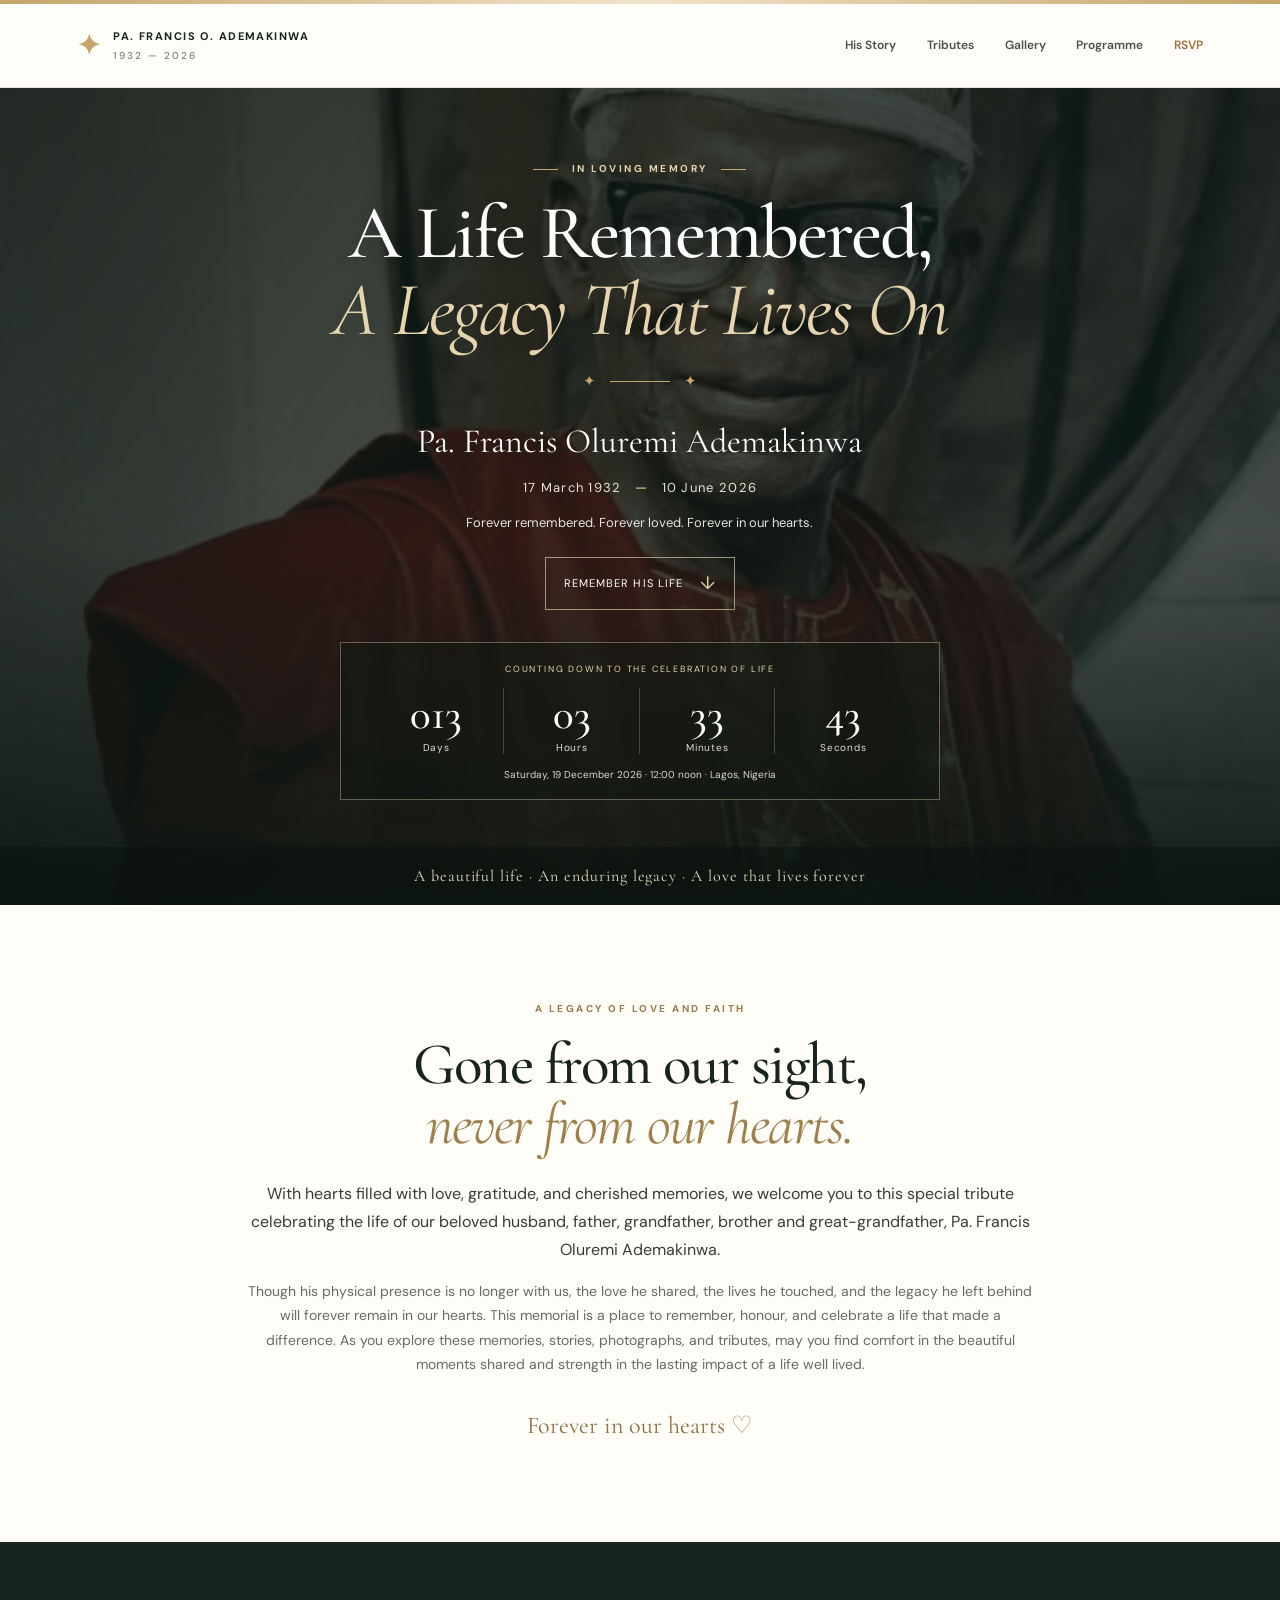
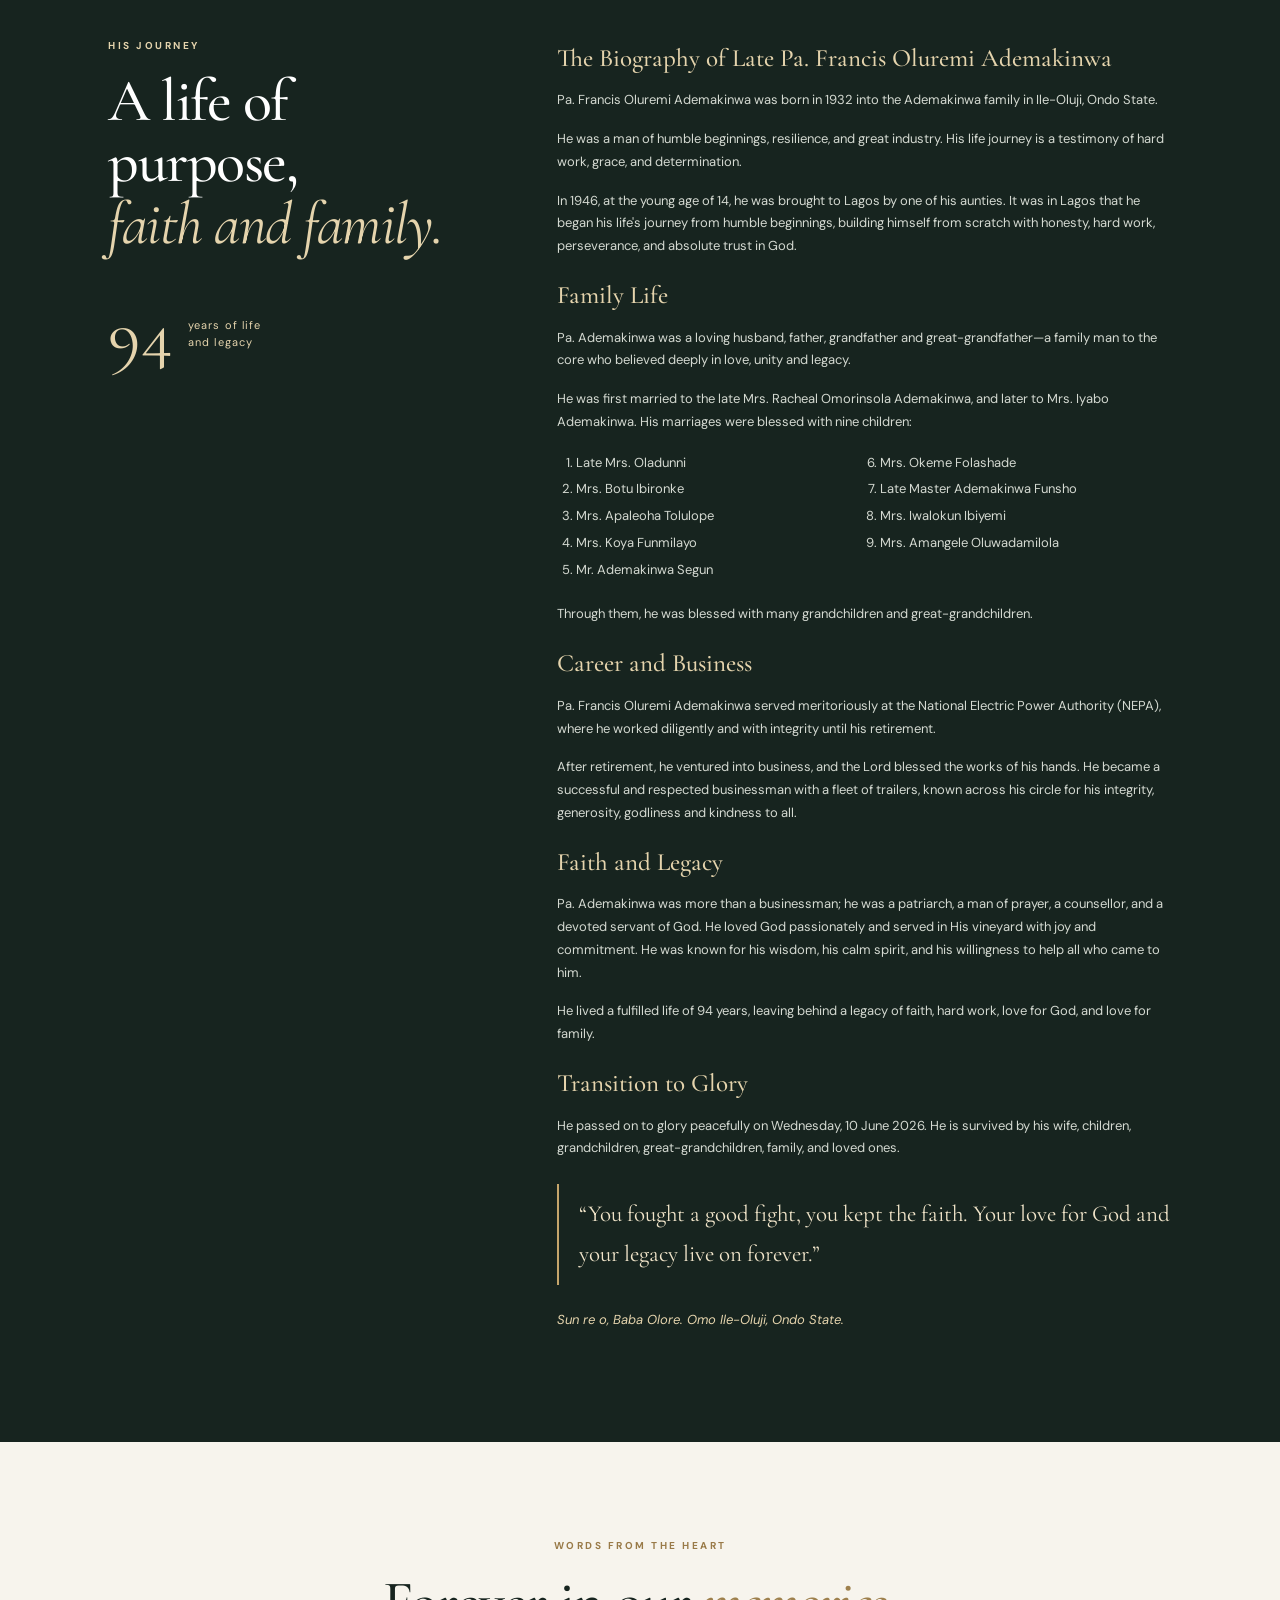
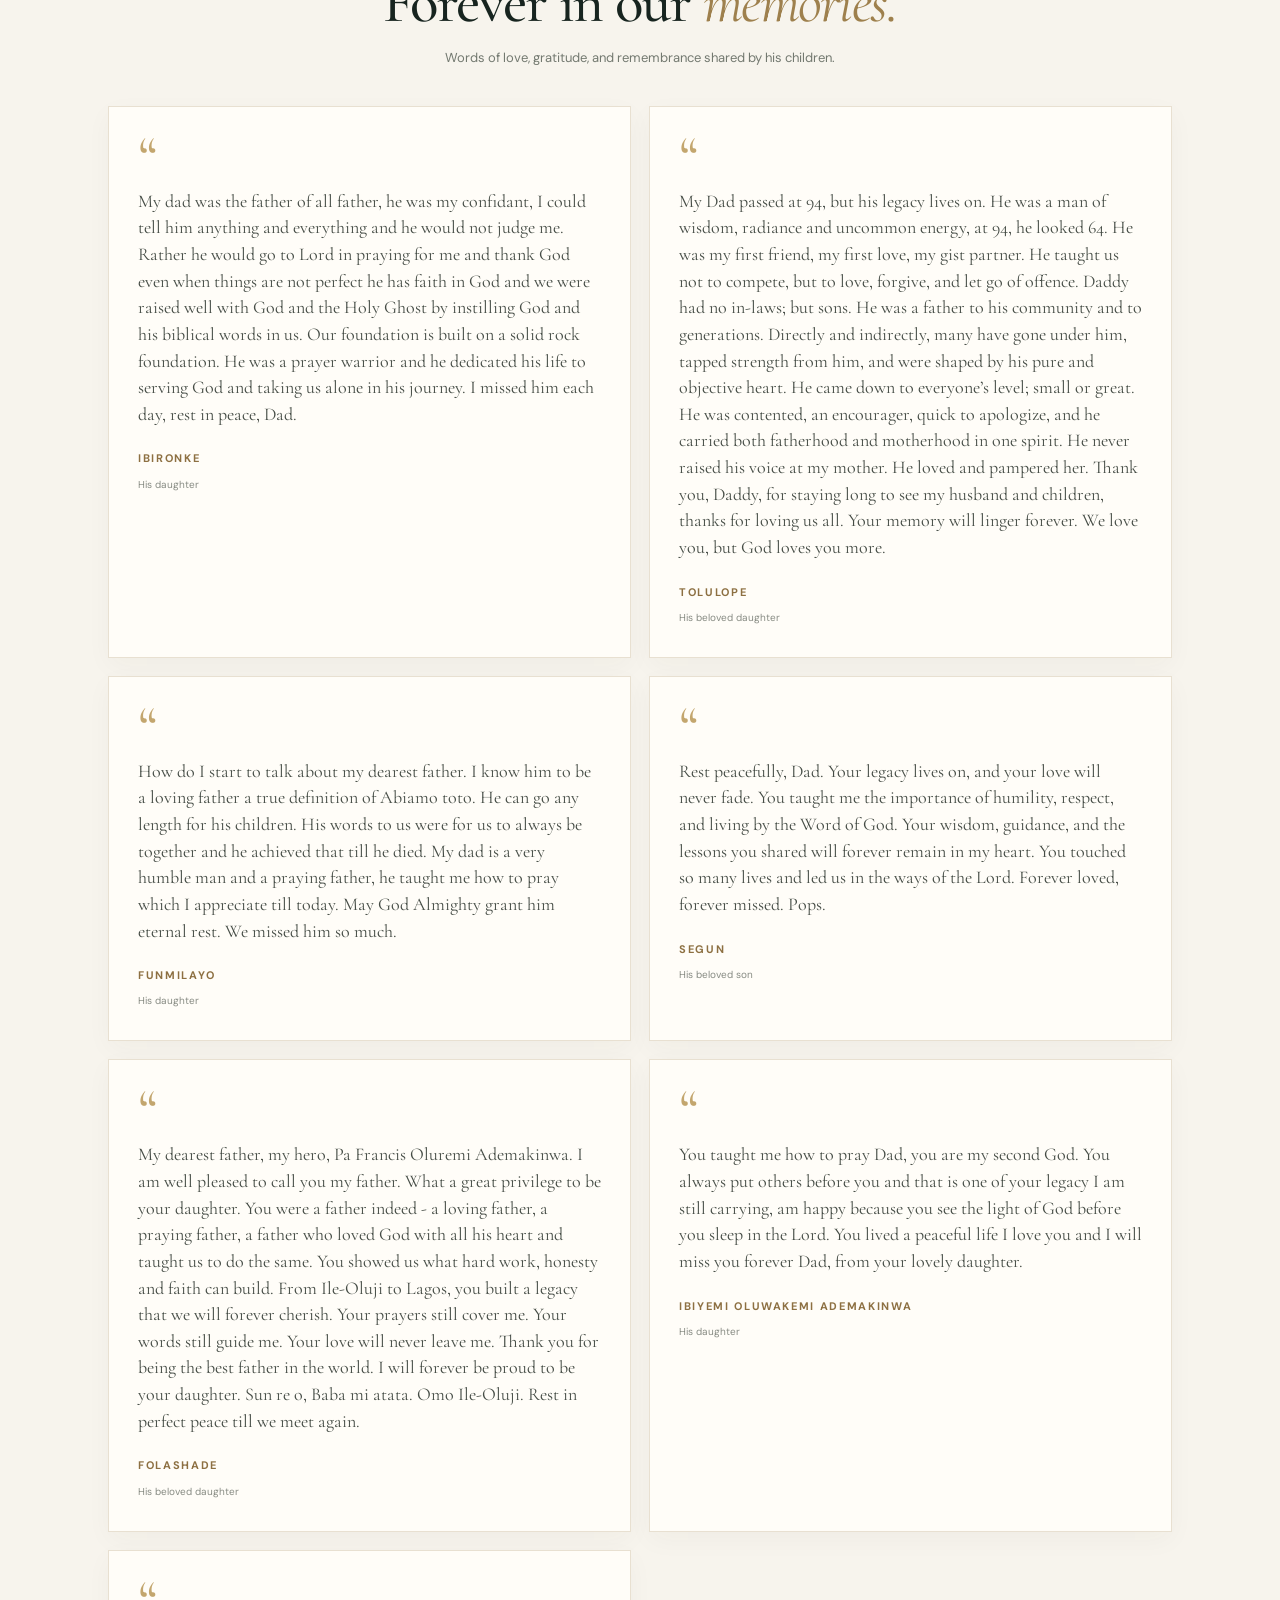
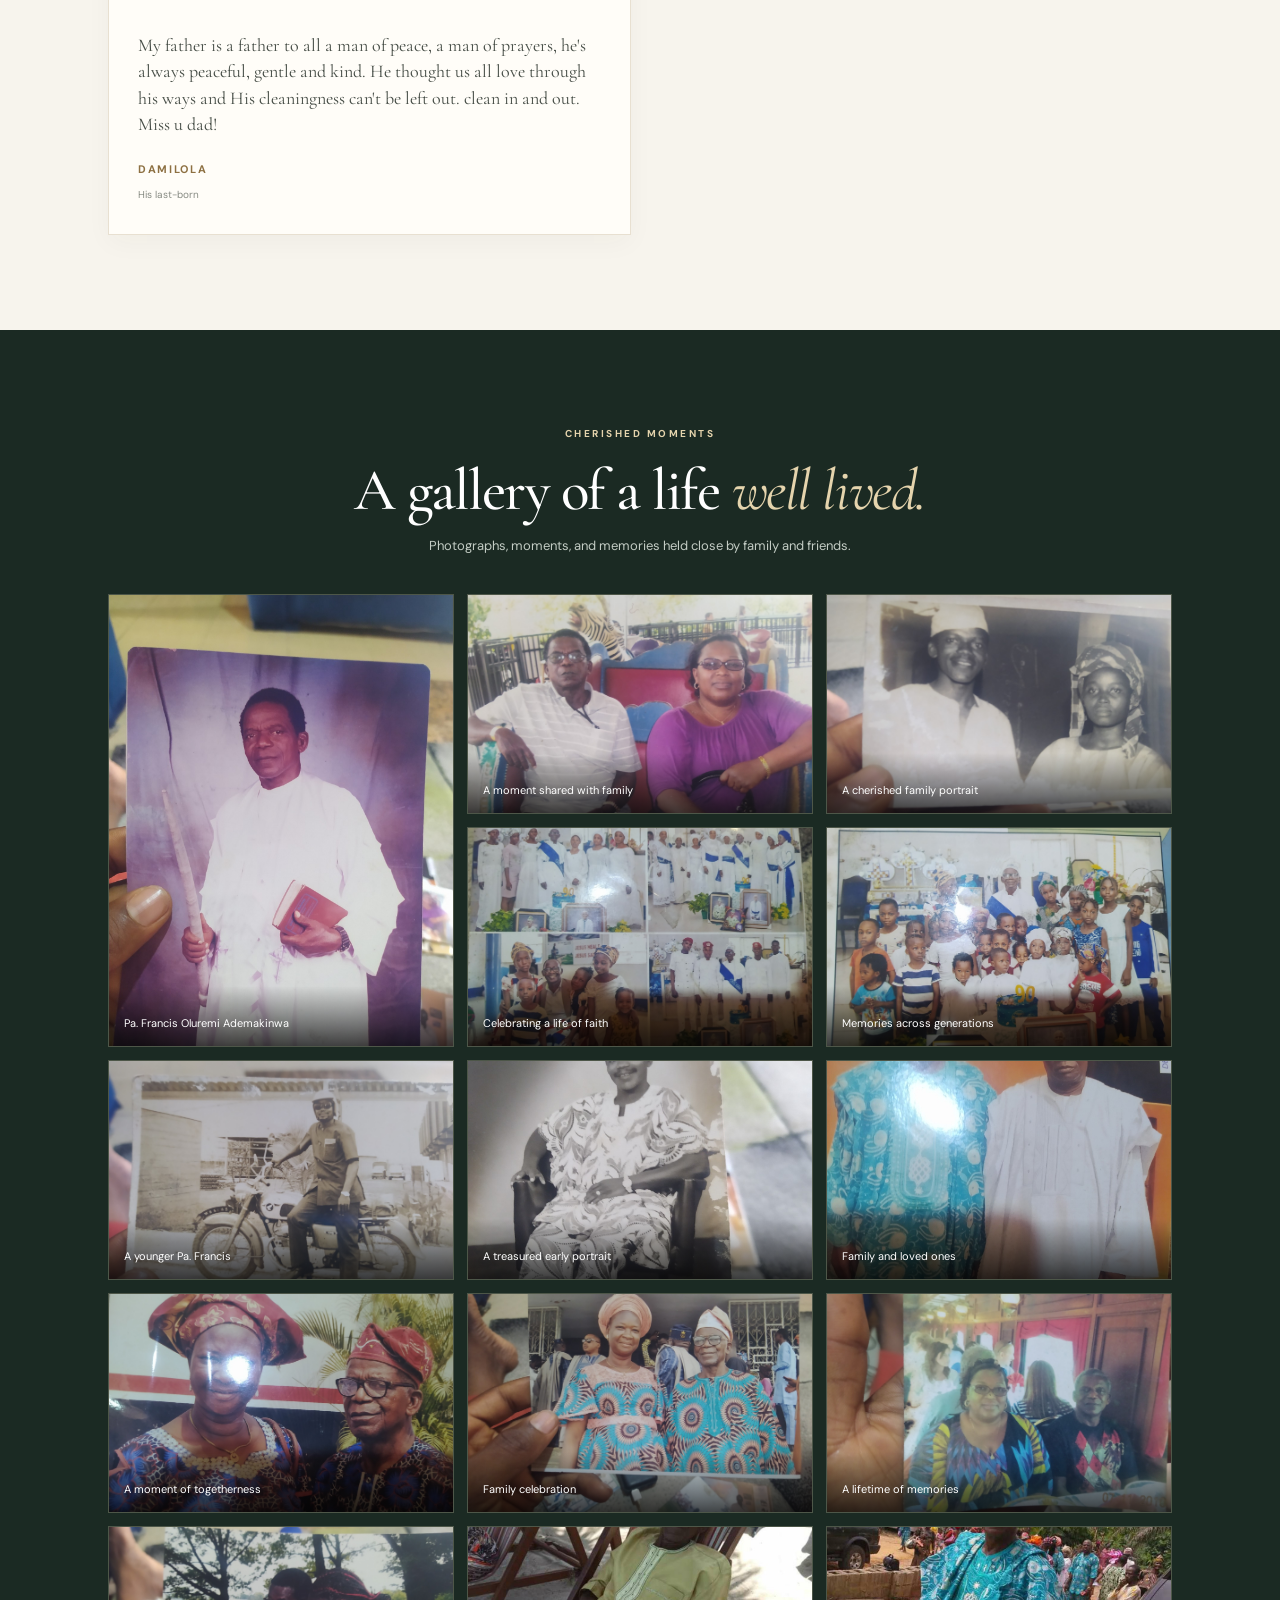
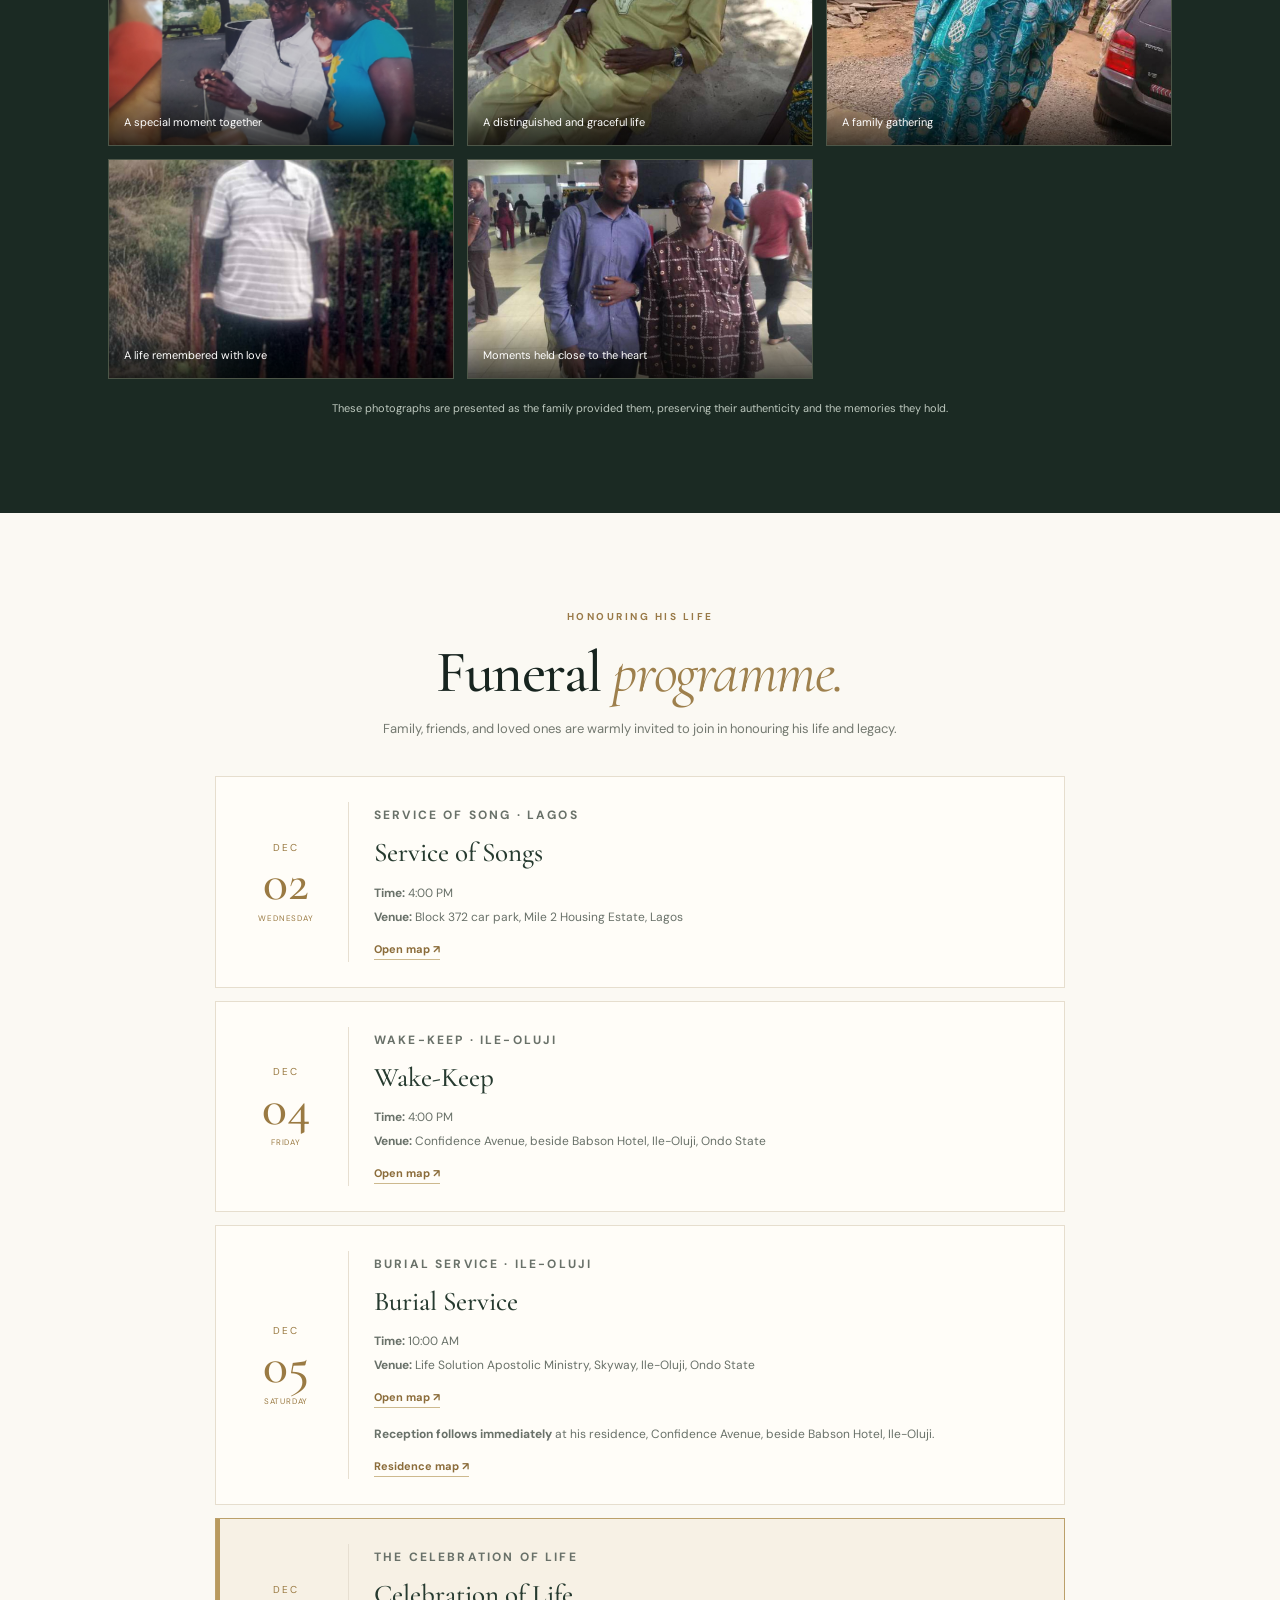
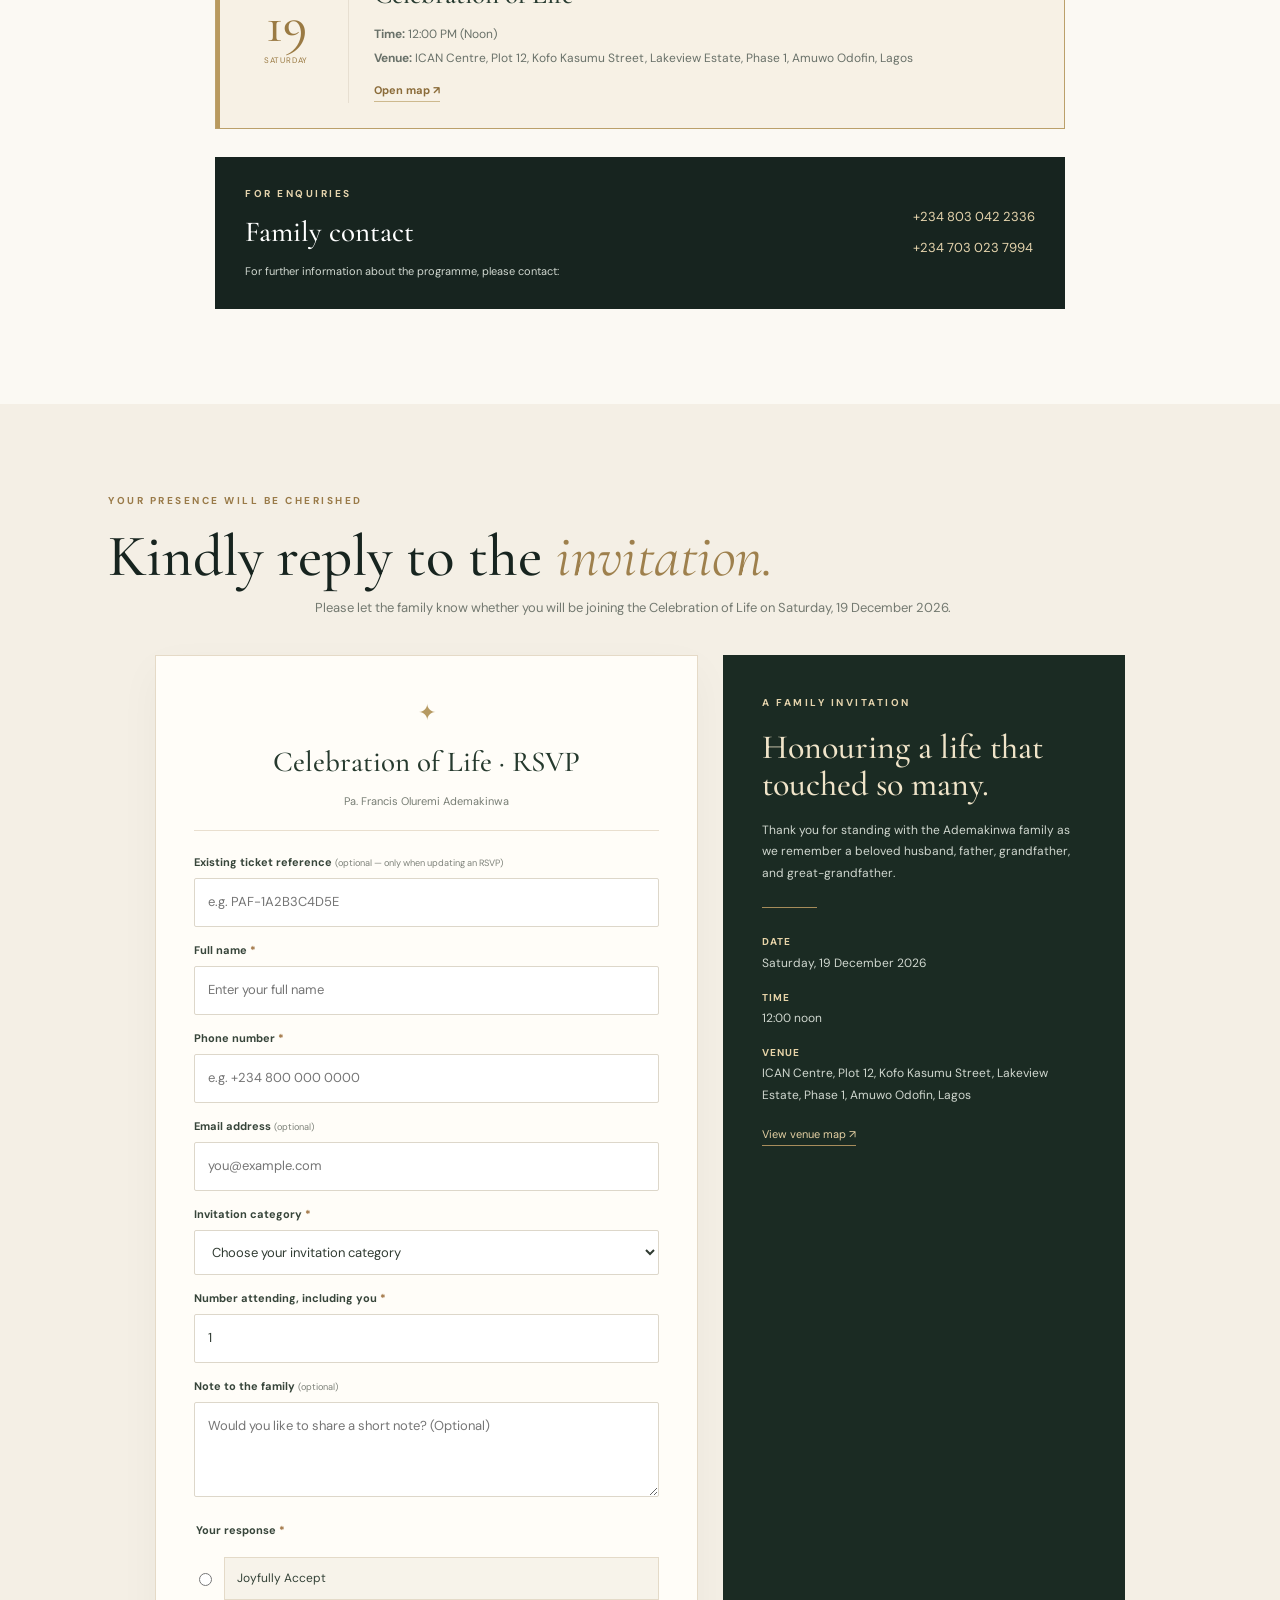
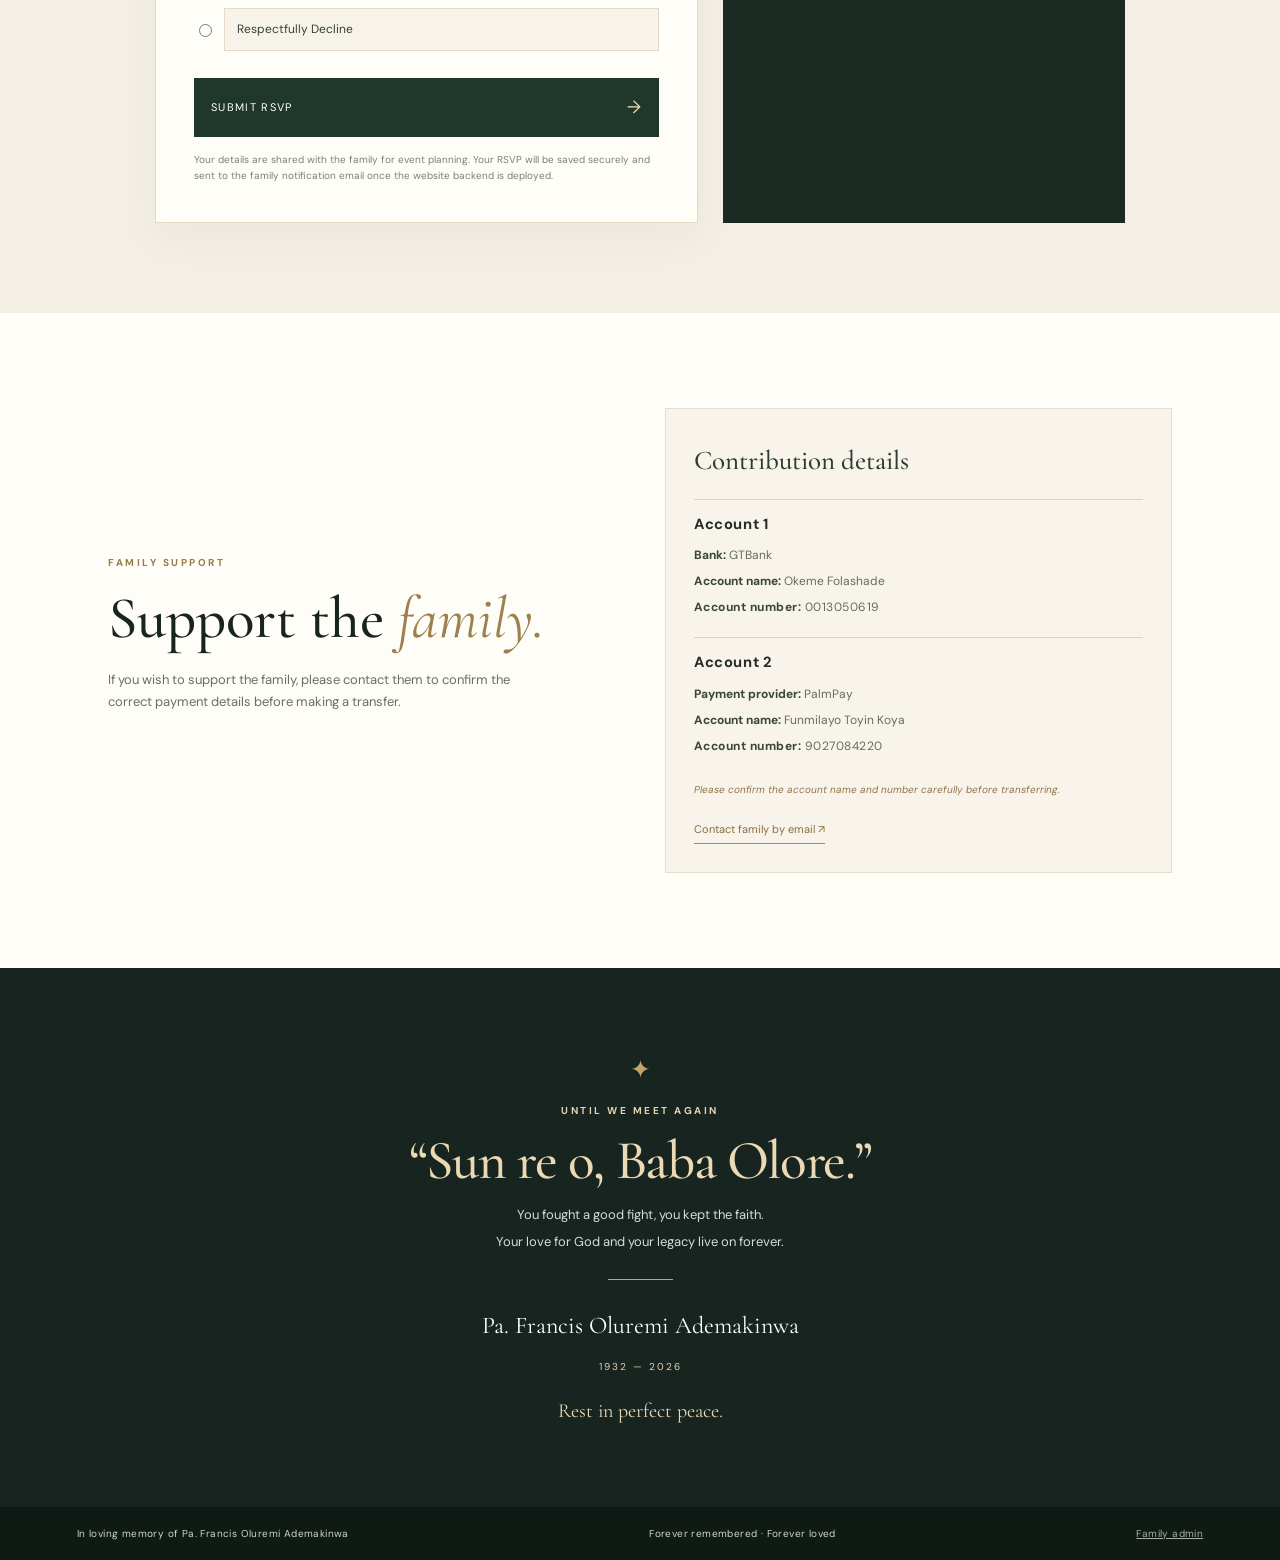
==== index.html @ 719e744c "source repo import" ====
<!doctype html>
<html lang="en">
<head>
  <meta charset="utf-8">
  <meta name="viewport" content="width=device-width, initial-scale=1">
  <meta name="theme-color" content="#17241f">
  <meta name="description" content="A memorial celebrating the life, faith, and enduring legacy of Pa. Francis Oluremi Ademakinwa.">
  <title>Pa. Francis Oluremi Ademakinwa | A Life Remembered</title>
  <link rel="preconnect" href="https://fonts.googleapis.com">
  <link rel="preconnect" href="https://fonts.gstatic.com" crossorigin>
  <link href="https://fonts.googleapis.com/css2?family=Cormorant+Garamond:wght@400;500;600;700&family=DM+Sans:wght@400;500;600;700&display=swap" rel="stylesheet">
  <link rel="stylesheet" href="styles.css">
</head>
<body>
  <div class="topline"></div>
  <header class="site-header">
    <a class="brand" href="#home" aria-label="Pa Francis memorial home">
      <span class="brand-mark">✦</span>
      <span>PA. FRANCIS O. ADEMAKINWA<small>1932 — 2026</small></span>
    </a>
    <button class="menu-toggle" aria-label="Open navigation" aria-expanded="false">☰</button>
    <nav class="nav">
      <a href="#story">His Story</a><a href="#tributes">Tributes</a><a href="#gallery">Gallery</a><a href="#events">Programme</a><a href="#rsvp">RSVP</a>
    </nav>
  </header>

  <main>
    <section class="hero" id="home">
      <div class="hero-photo" role="img" aria-label="Studio portrait of Pa Francis in red traditional attire"></div>
      <div class="hero-shade"></div>
      <div class="hero-content">
        <p class="eyebrow"><span></span> IN LOVING MEMORY <span></span></p>
        <h1>A Life Remembered,<br><em>A Legacy That Lives On</em></h1>
        <div class="ornament">✦ <span></span> ✦</div>
        <p class="hero-name">Pa. Francis Oluremi Ademakinwa</p>
        <p class="hero-dates">17 March 1932 <b>—</b> 10 June 2026</p>
        <p class="hero-intro">Forever remembered. Forever loved. Forever in our hearts.</p>
        <a class="primary-link" href="#story">Remember his life <span>↓</span></a>
        <div class="countdown-panel" aria-label="Countdown to the Celebration of Life">
          <p class="countdown-label">COUNTING DOWN TO THE CELEBRATION OF LIFE</p>
          <div class="countdown" id="countdown">
            <div><strong id="days">--</strong><span>Days</span></div>
            <div><strong id="hours">--</strong><span>Hours</span></div>
            <div><strong id="minutes">--</strong><span>Minutes</span></div>
            <div><strong id="seconds">--</strong><span>Seconds</span></div>
          </div>
          <p class="countdown-date">Saturday, 19 December 2026 · 12:00 noon · Lagos, Nigeria</p>
        </div>
      </div>
      <div class="hero-bottom">A beautiful life · An enduring legacy · A love that lives forever</div>
    </section>

    <section class="intro-section section-wrap">
      <p class="eyebrow dark">A LEGACY OF LOVE AND FAITH</p>
      <h2>Gone from our sight,<br><em>never from our hearts.</em></h2>
      <p class="lead">With hearts filled with love, gratitude, and cherished memories, we welcome you to this special tribute celebrating the life of our beloved husband, father, grandfather, brother and great-grandfather, Pa. Francis Oluremi Ademakinwa.</p>
      <p>Though his physical presence is no longer with us, the love he shared, the lives he touched, and the legacy he left behind will forever remain in our hearts. This memorial is a place to remember, honour, and celebrate a life that made a difference. As you explore these memories, stories, photographs, and tributes, may you find comfort in the beautiful moments shared and strength in the lasting impact of a life well lived.</p>
      <div class="signature">Forever in our hearts <span>♡</span></div>
    </section>

    <section class="story-section" id="story">
      <div class="section-wrap story-grid">
        <div class="story-heading">
          <p class="eyebrow">HIS JOURNEY</p>
          <h2>A life of purpose,<br><em>faith and family.</em></h2>
          <div class="years-badge"><strong>94</strong><span>years of life<br>and legacy</span></div>
        </div>
        <article class="story-copy">
          <h3>The Biography of Late Pa. Francis Oluremi Ademakinwa</h3>
          <p>Pa. Francis Oluremi Ademakinwa was born in 1932 into the Ademakinwa family in Ile-Oluji, Ondo State.</p>
          <p>He was a man of humble beginnings, resilience, and great industry. His life journey is a testimony of hard work, grace, and determination.</p>
          <p>In 1946, at the young age of 14, he was brought to Lagos by one of his aunties. It was in Lagos that he began his life's journey from humble beginnings, building himself from scratch with honesty, hard work, perseverance, and absolute trust in God.</p>
          <h3>Family Life</h3>
          <p>Pa. Ademakinwa was a loving husband, father, grandfather and great-grandfather—a family man to the core who believed deeply in love, unity and legacy.</p>
          <p>He was first married to the late Mrs. Racheal Omorinsola Ademakinwa, and later to Mrs. Iyabo Ademakinwa. His marriages were blessed with nine children:</p>
          <ol class="children-list">
            <li>Late Mrs. Oladunni</li><li>Mrs. Botu Ibironke</li><li>Mrs. Apaleoha Tolulope</li>
            <li>Mrs. Koya Funmilayo</li><li>Mr. Ademakinwa Segun</li><li>Mrs. Okeme Folashade</li>
            <li>Late Master Ademakinwa Funsho</li><li>Mrs. Iwalokun Ibiyemi</li><li>Mrs. Amangele Oluwadamilola</li>
          </ol>
          <p>Through them, he was blessed with many grandchildren and great-grandchildren.</p>
          <h3>Career and Business</h3>
          <p>Pa. Francis Oluremi Ademakinwa served meritoriously at the National Electric Power Authority (NEPA), where he worked diligently and with integrity until his retirement.</p>
          <p>After retirement, he ventured into business, and the Lord blessed the works of his hands. He became a successful and respected businessman with a fleet of trailers, known across his circle for his integrity, generosity, godliness and kindness to all.</p>
          <h3>Faith and Legacy</h3>
          <p>Pa. Ademakinwa was more than a businessman; he was a patriarch, a man of prayer, a counsellor, and a devoted servant of God. He loved God passionately and served in His vineyard with joy and commitment. He was known for his wisdom, his calm spirit, and his willingness to help all who came to him.</p>
          <p>He lived a fulfilled life of 94 years, leaving behind a legacy of faith, hard work, love for God, and love for family.</p>
          <h3>Transition to Glory</h3>
          <p>He passed on to glory peacefully on Wednesday, 10 June 2026. He is survived by his wife, children, grandchildren, great-grandchildren, family, and loved ones.</p>
          <blockquote>“You fought a good fight, you kept the faith. Your love for God and your legacy live on forever.”</blockquote>
          <p class="yoruba">Sun re o, Baba Olore. Omo Ile-Oluji, Ondo State.</p>
        </article>
      </div>
    </section>

    <section class="tributes-section" id="tributes">
      <div class="section-wrap">
        <p class="eyebrow dark">WORDS FROM THE HEART</p>
        <h2>Forever in our <em>memories.</em></h2>
        <p class="section-subtitle">Words of love, gratitude, and remembrance shared by his children.</p>
        <div class="tribute-grid">
          <article class="tribute-card"><span class="quote-mark">“</span><p>My dad was the father of all father, he was my confidant, I could tell him anything and everything and he would not judge me. Rather he would go to Lord in praying for me and thank God even when things are not perfect he has faith in God and we were raised well with God and the Holy Ghost by instilling God and his biblical words in us. Our foundation is built on a solid rock foundation. He was a prayer warrior and he dedicated his life to serving God and taking us alone in his journey. I missed him each day, rest in peace, Dad.</p><h3>Ibironke</h3><small>His daughter</small></article>
          <article class="tribute-card"><span class="quote-mark">“</span><p>My Dad passed at 94, but his legacy lives on. He was a man of wisdom, radiance and uncommon energy, at 94, he looked 64. He was my first friend, my first love, my gist partner. He taught us not to compete, but to love, forgive, and let go of offence. Daddy had no in-laws; but sons. He was a father to his community and to generations. Directly and indirectly, many have gone under him, tapped strength from him, and were shaped by his pure and objective heart. He came down to everyone’s level; small or great. He was contented, an encourager, quick to apologize, and he carried both fatherhood and motherhood in one spirit. He never raised his voice at my mother. He loved and pampered her. Thank you, Daddy, for staying long to see my husband and children, thanks for loving us all. Your memory will linger forever. We love you, but God loves you more.</p><h3>Tolulope</h3><small>His beloved daughter</small></article>
          <article class="tribute-card"><span class="quote-mark">“</span><p>How do I start to talk about my dearest father. I know him to be a loving father a true definition of Abiamo toto. He can go any length for his children. His words to us were for us to always be together and he achieved that till he died. My dad is a very humble man and a praying father, he taught me how to pray which I appreciate till today. May God Almighty grant him eternal rest. We missed him so much.</p><h3>Funmilayo</h3><small>His daughter</small></article>
          <article class="tribute-card"><span class="quote-mark">“</span><p>Rest peacefully, Dad. Your legacy lives on, and your love will never fade. You taught me the importance of humility, respect, and living by the Word of God. Your wisdom, guidance, and the lessons you shared will forever remain in my heart. You touched so many lives and led us in the ways of the Lord. Forever loved, forever missed. Pops.</p><h3>Segun</h3><small>His beloved son</small></article>
          <article class="tribute-card"><span class="quote-mark">“</span><p>My dearest father, my hero, Pa Francis Oluremi Ademakinwa. I am well pleased to call you my father. What a great privilege to be your daughter. You were a father indeed - a loving father, a praying father, a father who loved God with all his heart and taught us to do the same. You showed us what hard work, honesty and faith can build. From Ile-Oluji to Lagos, you built a legacy that we will forever cherish. Your prayers still cover me. Your words still guide me. Your love will never leave me. Thank you for being the best father in the world. I will forever be proud to be your daughter. Sun re o, Baba mi atata. Omo Ile-Oluji. Rest in perfect peace till we meet again.</p><h3>Folashade</h3><small>His beloved daughter</small></article>
          <article class="tribute-card"><span class="quote-mark">“</span><p>You taught me how to pray Dad, you are my second God. You always put others before you and that is one of your legacy I am still carrying, am happy because you see the light of God before you sleep in the Lord. You lived a peaceful life I love you and I will miss you forever Dad, from your lovely daughter.</p><h3>Ibiyemi Oluwakemi Ademakinwa</h3><small>His daughter</small></article>
          <article class="tribute-card"><span class="quote-mark">“</span><p>My father is a father to all a man of peace, a man of prayers, he's always peaceful, gentle and kind. He thought us all love through his ways and His cleaningness can't be left out. clean in and out. Miss u dad!</p><h3>Damilola</h3><small>His last-born</small></article>
        </div>
      </div>
    </section>

    <section class="gallery-section" id="gallery">
      <div class="section-wrap">
        <p class="eyebrow">CHERISHED MOMENTS</p>
        <h2>A gallery of a life <em>well lived.</em></h2>
        <p class="section-subtitle light">Photographs, moments, and memories held close by family and friends.</p>
        <div class="gallery-grid">
          <figure class="gallery-main"><img src="assets/portrait-story.jpg" alt="Pa. Francis Oluremi Ademakinwa" loading="lazy" onerror="this.parentElement.classList.add('missing-image')"><figcaption>Pa. Francis Oluremi Ademakinwa</figcaption></figure>
          <figure><img src="assets/gallery-01.jpg" alt="A moment shared with family" loading="lazy" onerror="this.parentElement.classList.add('missing-image')"><figcaption>A moment shared with family</figcaption></figure>
          <figure><img src="assets/gallery-02.jpg" alt="A cherished family portrait" loading="lazy" onerror="this.parentElement.classList.add('missing-image')"><figcaption>A cherished family portrait</figcaption></figure>
          <figure><img src="assets/gallery-03.jpg" alt="Celebrating a life of faith" loading="lazy" onerror="this.parentElement.classList.add('missing-image')"><figcaption>Celebrating a life of faith</figcaption></figure>
          <figure><img src="assets/gallery-04.jpg" alt="Memories across generations" loading="lazy" onerror="this.parentElement.classList.add('missing-image')"><figcaption>Memories across generations</figcaption></figure>
          <figure><img src="assets/gallery-05.jpg" alt="A younger Pa. Francis" loading="lazy" onerror="this.parentElement.classList.add('missing-image')"><figcaption>A younger Pa. Francis</figcaption></figure>
          <figure><img src="assets/gallery-06.jpg" alt="A treasured early portrait" loading="lazy" onerror="this.parentElement.classList.add('missing-image')"><figcaption>A treasured early portrait</figcaption></figure>
          <figure><img src="assets/gallery-07.jpg" alt="Family and loved ones" loading="lazy" onerror="this.parentElement.classList.add('missing-image')"><figcaption>Family and loved ones</figcaption></figure>
          <figure><img src="assets/gallery-08.jpg" alt="A moment of togetherness" loading="lazy" onerror="this.parentElement.classList.add('missing-image')"><figcaption>A moment of togetherness</figcaption></figure>
          <figure><img src="assets/gallery-09.jpg" alt="Family celebration" loading="lazy" onerror="this.parentElement.classList.add('missing-image')"><figcaption>Family celebration</figcaption></figure>
          <figure><img src="assets/gallery-10.jpg" alt="A lifetime of memories" loading="lazy" onerror="this.parentElement.classList.add('missing-image')"><figcaption>A lifetime of memories</figcaption></figure>
          <figure><img src="assets/gallery-11.jpg" alt="A special moment together" loading="lazy" onerror="this.parentElement.classList.add('missing-image')"><figcaption>A special moment together</figcaption></figure>
          <figure><img src="assets/gallery-12.jpg" alt="A distinguished and graceful life" loading="lazy" onerror="this.parentElement.classList.add('missing-image')"><figcaption>A distinguished and graceful life</figcaption></figure>
          <figure><img src="assets/gallery-13.jpg" alt="A family gathering" loading="lazy" onerror="this.parentElement.classList.add('missing-image')"><figcaption>A family gathering</figcaption></figure>
          <figure><img src="assets/gallery-14.jpg" alt="A life remembered with love" loading="lazy" onerror="this.parentElement.classList.add('missing-image')"><figcaption>A life remembered with love</figcaption></figure>
          <figure><img src="assets/gallery-15.jpg" alt="Moments held close to the heart" loading="lazy" onerror="this.parentElement.classList.add('missing-image')"><figcaption>Moments held close to the heart</figcaption></figure>
        </div>
        <p class="gallery-note">These photographs are presented as the family provided them, preserving their authenticity and the memories they hold.</p>
      </div>
    </section>

    <section class="events-section" id="events">
      <div class="section-wrap">
        <p class="eyebrow dark">HONOURING HIS LIFE</p>
        <h2>Funeral <em>programme.</em></h2>
        <p class="section-subtitle">Family, friends, and loved ones are warmly invited to join in honouring his life and legacy.</p>
        <div class="event-list">
          <article class="event-card"><div class="event-date"><span>DEC</span><strong>02</strong><small>WEDNESDAY</small></div><div class="event-info"><p class="event-type">SERVICE OF SONG · LAGOS</p><h3>Service of Songs</h3><p><b>Time:</b> 4:00 PM</p><p><b>Venue:</b> Block 372 car park, Mile 2 Housing Estate, Lagos</p><a target="_blank" rel="noopener" href="https://www.google.com/maps/search/?api=1&query=Block+372+car+park+Mile+2+Housing+Estate+Lagos">Open map ↗</a></div></article>
          <article class="event-card"><div class="event-date"><span>DEC</span><strong>04</strong><small>FRIDAY</small></div><div class="event-info"><p class="event-type">WAKE-KEEP · ILE-OLUJI</p><h3>Wake-Keep</h3><p><b>Time:</b> 4:00 PM</p><p><b>Venue:</b> Confidence Avenue, beside Babson Hotel, Ile-Oluji, Ondo State</p><a target="_blank" rel="noopener" href="https://www.google.com/maps/search/?api=1&query=Confidence+Avenue+beside+Babson+Hotel+Ile-Oluji+Ondo+State">Open map ↗</a></div></article>
          <article class="event-card"><div class="event-date"><span>DEC</span><strong>05</strong><small>SATURDAY</small></div><div class="event-info"><p class="event-type">BURIAL SERVICE · ILE-OLUJI</p><h3>Burial Service</h3><p><b>Time:</b> 10:00 AM</p><p><b>Venue:</b> Life Solution Apostolic Ministry, Skyway, Ile-Oluji, Ondo State</p><a target="_blank" rel="noopener" href="https://www.google.com/maps/search/?api=1&query=Life+Solution+Apostolic+Ministry+Skyway+Ile-Oluji+Ondo+State">Open map ↗</a><p class="reception"><b>Reception follows immediately</b> at his residence, Confidence Avenue, beside Babson Hotel, Ile-Oluji.</p><a target="_blank" rel="noopener" href="https://www.google.com/maps/search/?api=1&query=Confidence+Avenue+beside+Babson+Hotel+Ile-Oluji+Ondo+State">Residence map ↗</a></div></article>
          <article class="event-card featured-event"><div class="event-date"><span>DEC</span><strong>19</strong><small>SATURDAY</small></div><div class="event-info"><p class="event-type">THE CELEBRATION OF LIFE</p><h3>Celebration of Life</h3><p><b>Time:</b> 12:00 PM (Noon)</p><p><b>Venue:</b> ICAN Centre, Plot 12, Kofo Kasumu Street, Lakeview Estate, Phase 1, Amuwo Odofin, Lagos</p><a target="_blank" rel="noopener" href="https://www.google.com/maps/search/?api=1&query=ICAN+Centre+Plot+12+Kofo+Kasumu+Street+Lakeview+Estate+Phase+1+Amuwo+Odofin+Lagos">Open map ↗</a></div></article>
        </div>
        <div class="contact-box"><div><p class="eyebrow">FOR ENQUIRIES</p><h3>Family contact</h3><p>For further information about the programme, please contact:</p></div><div class="contact-numbers"><a href="tel:+2348030422336">+234 803 042 2336</a><a href="tel:+2347030237994">+234 703 023 7994</a></div></div>
      </div>
    </section>

    <section class="rsvp-section" id="rsvp">
      <div class="section-wrap">
        <p class="eyebrow dark">YOUR PRESENCE WILL BE CHERISHED</p>
        <h2>Kindly reply to the <em>invitation.</em></h2>
        <p class="section-subtitle">Please let the family know whether you will be joining the Celebration of Life on Saturday, 19 December 2026.</p>
        <div class="rsvp-layout">
          <form class="rsvp-form" id="rsvpForm">
            <div class="form-intro"><span class="form-flower">✦</span><h3>Celebration of Life · RSVP</h3><p>Pa. Francis Oluremi Ademakinwa</p></div>
            <label for="ticketReference">Existing ticket reference <small>(optional — only when updating an RSVP)</small></label><input id="ticketReference" name="ticketReference" placeholder="e.g. PAF-1A2B3C4D5E">
            <label for="guestName">Full name <span>*</span></label><input id="guestName" name="guestName" autocomplete="name" required placeholder="Enter your full name">
            <label for="guestPhone">Phone number <span>*</span></label><input id="guestPhone" name="guestPhone" autocomplete="tel" required placeholder="e.g. +234 800 000 0000">
            <label for="guestEmail">Email address <small>(optional)</small></label><input id="guestEmail" name="guestEmail" type="email" autocomplete="email" placeholder="you@example.com">
            <label for="guestCategory">Invitation category <span>*</span></label>
            <select id="guestCategory" name="guestCategory" required><option value="">Choose your invitation category</option><option>Mrs. Ademakinwa Iyabo</option><option>Diana Ronke Ademakinwa Botu (Mr. &amp; Mrs.)</option><option>Tolulope Ademakinwa Apaleoha (Mr. &amp; Mrs.)</option><option>Funmilayo Ademakinwa Koya (Mr. &amp; Mrs.)</option><option>Segun Ademakinwa (Pappy Shegzy) (Mr. &amp; Mrs.)</option><option>Folashade Ademakinwa Okeme (Mr. &amp; Mrs.)</option><option>Ibiyemi Ademakinwa Iwalokun (Mr. &amp; Mrs.)</option><option>Damilola Ademakinwa Amangele (Mr. &amp; Mrs.)</option></select>
            <label for="attendees">Number attending, including you <span>*</span></label><input id="attendees" name="attendees" type="number" min="1" max="30" value="1" required>
            <label for="guestNote">Note to the family <small>(optional)</small></label><textarea id="guestNote" name="guestNote" rows="3" maxlength="500" placeholder="Would you like to share a short note? (Optional)"></textarea>
            <fieldset class="rsvp-choice"><legend>Your response <span>*</span></legend><label><input type="radio" name="response" value="Joyfully Accept" required><span>Joyfully Accept</span></label><label><input type="radio" name="response" value="Respectfully Decline" required><span>Respectfully Decline</span></label></fieldset>
            <button class="rsvp-submit" type="submit">Submit RSVP <span>→</span></button>
            <p class="form-privacy">Your details are shared with the family for event planning. Your RSVP will be saved securely and sent to the family notification email once the website backend is deployed.</p>
            <div class="rsvp-result" id="rsvpResult" role="status" aria-live="polite" hidden></div>
          </form>
          <aside class="rsvp-side"><p class="eyebrow">A FAMILY INVITATION</p><h3>Honouring a life that touched so many.</h3><p>Thank you for standing with the Ademakinwa family as we remember a beloved husband, father, grandfather, and great-grandfather.</p><div class="rsvp-side-rule"></div><p><strong>Date</strong><br>Saturday, 19 December 2026</p><p><strong>Time</strong><br>12:00 noon</p><p><strong>Venue</strong><br>ICAN Centre, Plot 12, Kofo Kasumu Street, Lakeview Estate, Phase 1, Amuwo Odofin, Lagos</p><a target="_blank" rel="noopener" href="https://www.google.com/maps/search/?api=1&amp;query=ICAN+Centre+Plot+12+Kofo+Kasumu+Street+Lakeview+Estate+Phase+1+Amuwo+Odofin+Lagos">View venue map ↗</a></aside>
        </div>
      </div>
    </section>

    <section class="support-section" id="support"><div class="section-wrap support-wrap"><div><p class="eyebrow dark">FAMILY SUPPORT</p><h2>Support the <em>family.</em></h2><p>If you wish to support the family, please contact them to confirm the correct payment details before making a transfer.</p></div><div class="support-details"><h3>Contribution details</h3><div class="payment-account"><h4>Account 1</h4><p><strong>Bank:</strong> GTBank</p><p><strong>Account name:</strong> Okeme Folashade</p><p class="account-number"><strong>Account number:</strong> 0013050619</p></div><div class="payment-account"><h4>Account 2</h4><p><strong>Payment provider:</strong> PalmPay</p><p><strong>Account name:</strong> Funmilayo Toyin Koya</p><p class="account-number"><strong>Account number:</strong> 9027084220</p></div><p class="verification-note">Please confirm the account name and number carefully before transferring.</p><a href="mailto:richshadkoncept04@gmail.com">Contact family by email ↗</a></div></div></section>

    <section class="closing-section">
      <div class="closing-ornament">✦</div>
      <p class="eyebrow">UNTIL WE MEET AGAIN</p>
      <h2>“Sun re o, Baba Olore.”</h2>
      <p>You fought a good fight, you kept the faith.</p>
      <p>Your love for God and your legacy live on forever.</p>
      <div class="closing-line"></div>
      <p class="closing-name">Pa. Francis Oluremi Ademakinwa</p>
      <span class="closing-dates">1932 — 2026</span>
      <p class="closing-final">Rest in perfect peace.</p>
    </section>
  </main>

  <footer class="site-footer"><span>In loving memory of Pa. Francis Oluremi Ademakinwa</span><span>Forever remembered · Forever loved</span><a href="admin/">Family admin</a></footer>
  <script src="script.js"></script>
</body>
</html>
---- styles.css ----
:root{--forest:#17241f;--forest2:#243a31;--gold:#c5a56b;--gold-light:#e5d4ad;--cream:#f7f4ed;--paper:#fffdf8;--ink:#252c27;--muted:#6c746e;--line:#ddd5c5}
*{box-sizing:border-box}html{scroll-behavior:smooth;scroll-padding-top:90px}body{margin:0;background:var(--paper);color:var(--ink);font-family:"DM Sans",sans-serif;line-height:1.75}.topline{height:4px;background:linear-gradient(90deg,var(--gold),#f0e4c9,var(--gold))}.site-header{height:84px;display:flex;align-items:center;justify-content:space-between;padding:0 clamp(20px,6vw,90px);background:#fffdf9;position:sticky;top:0;z-index:20;border-bottom:1px solid rgba(197,165,107,.25)}.brand{display:flex;align-items:center;gap:12px;text-decoration:none;color:var(--forest);font-size:11px;font-weight:700;letter-spacing:.13em;line-height:1.35}.brand-mark{font-size:28px;color:var(--gold)}.brand small{display:block;font-size:10px;font-weight:500;letter-spacing:.2em;color:#7e817a;margin-top:5px}.nav{display:flex;gap:clamp(15px,2.4vw,34px)}.nav a{font-size:12px;color:#465149;text-decoration:none;font-weight:600;transition:color .2s}.nav a:hover{color:#a17b3f}.menu-toggle{display:none;background:none;border:0;color:var(--forest);font-size:24px}.hero{min-height:780px;position:relative;display:flex;align-items:center;justify-content:center;background:var(--forest);color:white;overflow:hidden;padding:72px 20px 105px}.hero-photo{position:absolute;inset:0;background-image:url("assets/red-agbada-background.jpg");background-size:cover;background-position:center 34%;filter:saturate(.83);transform:scale(1.02)}.hero-shade{position:absolute;inset:0;background:linear-gradient(90deg,rgba(12,22,18,.82),rgba(16,28,22,.69) 45%,rgba(13,23,19,.78)),linear-gradient(0deg,rgba(13,23,19,.92),transparent 45%,rgba(13,23,19,.28));backdrop-filter:saturate(.7)}.hero-content{position:relative;z-index:1;max-width:860px;text-align:center}.eyebrow{font-size:10px;letter-spacing:.25em;font-weight:700;color:var(--gold-light);margin:0 0 17px}.eyebrow span{display:inline-block;width:25px;height:1px;background:var(--gold);vertical-align:middle;margin:0 9px}.eyebrow.dark{color:#997a48}.hero h1,.intro-section h2,.story-heading h2,.tributes-section h2,.gallery-section h2,.events-section h2,.closing-section h2{font-family:"Cormorant Garamond",serif;font-weight:500;line-height:1.02;letter-spacing:-.025em}.hero h1{font-size:clamp(42px,6vw,76px);margin:0 0 16px;text-shadow:0 2px 16px #0004}.hero h1 em,.intro-section h2 em,.story-heading h2 em,.tributes-section h2 em,.gallery-section h2 em,.events-section h2 em{color:var(--gold-light);font-weight:400}.ornament{color:var(--gold);font-size:15px;margin:18px 0}.ornament span{display:inline-block;width:60px;height:1px;background:var(--gold);vertical-align:middle;margin:0 10px}.hero-name{font-family:"Cormorant Garamond",serif;font-size:clamp(24px,3vw,34px);margin:0}.hero-dates{color:#e7e2d6;font-size:13px;letter-spacing:.1em;margin:6px 0 12px}.hero-dates b{color:var(--gold);padding:0 9px}.hero-intro{font-size:13px;color:#e2e5df;margin:0 0 22px}.primary-link{display:inline-flex;gap:17px;align-items:center;border:1px solid rgba(229,212,173,.65);padding:10px 18px;text-decoration:none;color:white;font-size:11px;letter-spacing:.1em;text-transform:uppercase}.primary-link span{font-size:18px;color:var(--gold-light)}.countdown-panel{margin:32px auto 0;max-width:600px;padding:19px 28px 15px;background:rgba(13,24,19,.47);border:1px solid rgba(229,212,173,.38);backdrop-filter:blur(7px)}.countdown-label{font-size:9px;letter-spacing:.2em;color:var(--gold-light);margin:0 0 10px}.countdown{display:grid;grid-template-columns:repeat(4,1fr)}.countdown div{display:flex;flex-direction:column;border-right:1px solid rgba(229,212,173,.25);line-height:1.25}.countdown div:last-child{border:0}.countdown strong{font-family:"Cormorant Garamond",serif;font-size:clamp(30px,4vw,43px);font-weight:500}.countdown span{font-size:10px;letter-spacing:.08em;color:#e0dfd6}.countdown-date{font-size:10px;color:#e1d8c5;margin:12px 0 0}.hero-bottom{position:absolute;bottom:0;left:0;right:0;text-align:center;background:rgba(8,17,13,.46);padding:15px 10px;color:#e8dcc0;font-family:"Cormorant Garamond",serif;font-size:16px;letter-spacing:.06em}.section-wrap{max-width:1120px;margin:0 auto;padding:95px 28px}.intro-section{text-align:center;max-width:900px}.intro-section h2,.tributes-section h2,.gallery-section h2,.events-section h2{font-size:clamp(40px,5vw,59px);margin:0 0 25px;color:var(--forest)}.intro-section h2 em,.tributes-section h2 em,.events-section h2 em{color:#9e804d}.intro-section p:not(.eyebrow){font-size:14px;color:#656c65;max-width:790px;margin:0 auto 15px}.intro-section .lead{font-size:16px!important;color:#343e36!important}.signature{font-family:"Cormorant Garamond",serif;font-size:24px;color:#8c7043;margin-top:28px}.signature span{color:#b49a68}.story-section{background:var(--forest);color:#e9e9df}.story-grid{display:grid;grid-template-columns:.72fr 1.28fr;gap:clamp(40px,8vw,110px)}.story-heading{position:relative}.story-heading h2{font-size:clamp(42px,5vw,60px);margin:0;color:white}.years-badge{display:flex;align-items:center;gap:15px;margin-top:44px;color:var(--gold-light)}.years-badge strong{font-family:"Cormorant Garamond",serif;font-size:70px;font-weight:400;line-height:1}.years-badge span{font-size:11px;letter-spacing:.1em;line-height:1.5}.story-copy{font-size:13px;color:#d4d9d1}.story-copy h3{font-family:"Cormorant Garamond",serif;font-size:25px;font-weight:500;color:var(--gold-light);margin:0 0 9px}.story-copy p{margin:0 0 16px}.children-list{columns:2;padding-left:19px;margin:0 0 20px}.children-list li{padding:2px 0}.story-copy blockquote{border-left:2px solid var(--gold);padding:10px 0 10px 20px;margin:24px 0;font-family:"Cormorant Garamond",serif;font-size:23px;color:#f0e4c9}.yoruba{font-style:italic;color:var(--gold-light)}.tributes-section{background:var(--cream)}.tributes-section .section-wrap,.gallery-section .section-wrap,.events-section .section-wrap{text-align:center}.section-subtitle{font-size:13px;color:#737970;margin:-10px auto 36px;max-width:650px}.tribute-grid{display:grid;grid-template-columns:repeat(2,minmax(0,1fr));gap:18px;text-align:left}.tribute-card{background:#fffdf8;border:1px solid #e8e0d1;padding:27px 29px;position:relative;box-shadow:0 8px 25px rgba(45,47,35,.035)}.quote-mark{font-family:"Cormorant Garamond",serif;font-size:58px;line-height:.8;color:#c3a66e}.tribute-card p{font-family:"Cormorant Garamond",serif;font-size:18px;line-height:1.48;color:#454c45;margin:4px 0 22px}.tribute-card h3{font-size:11px;text-transform:uppercase;letter-spacing:.15em;color:#8d7042;margin:0}.tribute-card small{font-size:10px;color:#878b83}.gallery-section{background:#1b2a23;color:#fff}.gallery-section h2{color:white}.gallery-section h2 em{color:var(--gold-light)}.light{color:#c3ccc4}.gallery-grid{display:grid;grid-template-columns:repeat(3,1fr);grid-auto-rows:220px;gap:13px;text-align:left}.gallery-grid figure{position:relative;margin:0;overflow:hidden;background:#2b3b32;border:1px solid rgba(229,212,173,.18)}.gallery-grid figure.gallery-main{grid-row:span 2}.gallery-grid img{width:100%;height:100%;object-fit:cover;display:block;transition:transform .4s}.gallery-grid figure:hover img{transform:scale(1.03)}.gallery-grid figcaption{position:absolute;left:0;right:0;bottom:0;padding:28px 15px 12px;color:white;font-size:11px;background:linear-gradient(transparent,rgba(0,0,0,.7))}.gallery-grid figure.missing-image{background:linear-gradient(135deg,#31463a,#1c2a23)}.gallery-grid figure.missing-image:before{content:"✦";position:absolute;inset:0;display:grid;place-items:center;color:rgba(229,212,173,.55);font-size:30px}.gallery-grid figure.missing-image img{display:none}.gallery-note{font-size:11px;color:#bdc8be;margin:20px auto 0;max-width:700px}.gallery-note code{color:#e5d4ad}.events-section{background:#fbf9f3}.event-list{max-width:850px;margin:0 auto;text-align:left}.event-card{display:grid;grid-template-columns:105px 1fr;gap:25px;padding:25px 28px;margin:13px 0;border:1px solid #e6dece;background:#fffdf8}.event-date{display:flex;flex-direction:column;align-items:center;justify-content:center;border-right:1px solid #e7dfd1;padding-right:20px;color:#9a7a43}.event-date span{font-size:10px;letter-spacing:.18em}.event-date strong{font-family:"Cormorant Garamond",serif;font-size:52px;line-height:1.05;font-weight:500}.event-date small{font-size:8px;letter-spacing:.1em}.event-type{font-size:9px;letter-spacing:.18em;color:#9a7a43;font-weight:700;margin:0 0 3px}.event-info h3{font-family:"Cormorant Garamond",serif;font-size:27px;font-weight:500;color:#273b30;margin:0 0 6px}.event-info p{font-size:12px;color:#697169;margin:3px 0}.event-info a{display:inline-block;font-size:11px;font-weight:700;color:#8b6c3a;text-decoration:none;margin-top:9px;border-bottom:1px solid #cdb98e}.featured-event{border-color:#bba06a;background:#f7f1e5;box-shadow:inset 4px 0 #b99a5e}.reception{margin-top:14px!important}.contact-box{max-width:850px;margin:28px auto 0;padding:28px 30px;background:var(--forest);color:white;display:flex;align-items:center;justify-content:space-between;gap:30px;text-align:left}.contact-box .eyebrow{margin-bottom:4px}.contact-box h3{font-family:"Cormorant Garamond",serif;font-size:29px;font-weight:500;margin:0}.contact-box p:not(.eyebrow){font-size:11px;color:#d1d8d0;margin:4px 0 0}.contact-numbers{display:flex;flex-direction:column;gap:8px}.contact-numbers a{font-size:13px;color:var(--gold-light);text-decoration:none;white-space:nowrap}.closing-section{background:#17241f;color:white;text-align:center;padding:80px 20px 74px}.closing-ornament{font-size:25px;color:var(--gold);margin-bottom:10px}.closing-section .eyebrow{margin-bottom:14px}.closing-section h2{font-size:clamp(36px,5vw,55px);margin:0 0 15px;color:#ead9b4}.closing-section>p:not(.eyebrow){font-size:13px;color:#d6ddd5;margin:4px}.closing-line{height:1px;width:65px;background:var(--gold);margin:25px auto}.closing-name{font-family:"Cormorant Garamond",serif!important;font-size:24px!important;color:white!important}.closing-dates{font-size:10px;letter-spacing:.2em;color:var(--gold-light)}.closing-section .closing-final{margin-top:15px!important;font-family:"Cormorant Garamond",serif;font-size:20px!important;color:#ead9b4!important}.site-footer{display:flex;justify-content:space-between;gap:15px;padding:18px clamp(20px,6vw,90px);font-size:10px;color:#d0d5cd;background:#101a15;letter-spacing:.04em}
@media(max-width:760px){.site-header{height:72px}.menu-toggle{display:block}.nav{display:none;position:absolute;left:0;right:0;top:72px;background:#fffdf9;padding:18px 25px 23px;box-shadow:0 12px 18px #0001;flex-direction:column;gap:15px}.nav.open{display:flex}.nav a{font-size:13px}.hero{min-height:740px;padding-top:54px}.hero-photo{background-position:56% center}.hero-shade{background:rgba(13,23,19,.76)}.hero h1{font-size:43px}.hero-name{font-size:25px}.countdown-panel{padding:17px 10px}.countdown strong{font-size:32px}.countdown span{font-size:9px}.countdown-date{font-size:9px}.hero-bottom{font-size:12px}.section-wrap{padding:68px 22px}.story-grid{grid-template-columns:1fr;gap:32px}.story-heading h2{font-size:47px}.years-badge{margin-top:22px}.tribute-grid{grid-template-columns:1fr}.tribute-card{padding:23px}.tribute-card p{font-size:17px}.gallery-grid{grid-template-columns:repeat(2,minmax(0,1fr));grid-auto-rows:170px}.gallery-grid figure.gallery-main{grid-row:span 2}.event-card{grid-template-columns:74px 1fr;gap:17px;padding:20px 15px}.event-date{padding-right:12px}.event-date strong{font-size:42px}.event-info h3{font-size:24px}.contact-box{align-items:flex-start;flex-direction:column;padding:24px}.contact-numbers{gap:5px}.site-footer{flex-direction:column;text-align:center}.children-list{columns:1}}
@media(max-width:390px){.hero h1{font-size:37px}.countdown strong{font-size:27px}.countdown-label{font-size:8px}.gallery-grid{grid-auto-rows:135px}.hero-dates{font-size:11px}.event-card{grid-template-columns:62px 1fr}.event-date strong{font-size:36px}}

/* RSVP and family support additions, preserving the original memorial palette */
.nav a[href="#rsvp"]{color:#987541}
.rsvp-section{background:#f4efe5;color:var(--ink)}.rsvp-section .section-wrap{padding-top:88px;padding-bottom:90px}.rsvp-section h2,.support-section h2{font-family:"Cormorant Garamond",serif;font-size:clamp(40px,5vw,59px);font-weight:500;line-height:1.02;color:var(--forest);margin:0 0 20px}.rsvp-section h2 em,.support-section h2 em{color:#9e804d;font-weight:400}.rsvp-layout{display:grid;grid-template-columns:minmax(0,1.15fr) minmax(260px,.85fr);gap:25px;max-width:970px;margin:0 auto;text-align:left;align-items:stretch}.rsvp-form{padding:clamp(22px,4vw,38px);background:#fffdf8;border:1px solid #e5dac7;box-shadow:0 15px 40px #29372c0a}.form-intro{text-align:center;padding-bottom:19px;margin-bottom:22px;border-bottom:1px solid #e9dfcf}.form-flower{font-size:22px;color:#b69a62}.form-intro h3{font-family:"Cormorant Garamond",serif;font-size:29px;font-weight:500;color:#263a2e;margin:4px 0}.form-intro p{font-size:11px;color:#777d74;margin:0}.rsvp-form>label,.rsvp-choice legend{display:block;font-size:11px;font-weight:700;color:#37453a;margin:14px 0 6px}.rsvp-form label span,.rsvp-choice legend span{color:#9b6c39}.rsvp-form label small{font-weight:400;color:#7e827a}.rsvp-form input:not([type=radio]),.rsvp-form select,.rsvp-form textarea{width:100%;font:inherit;font-size:13px;color:#303b32;background:#fff;border:1px solid #ddd7ca;border-radius:2px;padding:12px 13px;outline:none}.rsvp-form input:focus,.rsvp-form select:focus,.rsvp-form textarea:focus{border-color:#a88a53;box-shadow:0 0 0 3px #a88a5318}.rsvp-form textarea{resize:vertical}.rsvp-choice{border:0;padding:0;margin:15px 0 19px}.rsvp-choice legend{margin-bottom:9px}.rsvp-choice label{display:flex;align-items:center;gap:9px;margin:8px 0;cursor:pointer}.rsvp-choice label span{display:block;color:#344237;background:#f7f3ea;border:1px solid #e4dac8;padding:10px 12px;font-size:12px;flex:1}.rsvp-choice input{accent-color:#7b6a43}.rsvp-choice input:checked+span{border-color:#a58a56;background:#f1e8d6}.rsvp-submit{display:flex;justify-content:space-between;align-items:center;width:100%;padding:14px 17px;border:0;background:#20372b;color:white;font:inherit;font-size:11px;letter-spacing:.12em;text-transform:uppercase;cursor:pointer}.rsvp-submit span{font-size:18px;color:#e5d4ad}.form-privacy{font-size:10px;line-height:1.6;color:#7a8077;margin:15px 0 0}.rsvp-result{margin-top:15px;padding:13px;background:#f3ead8;border-left:3px solid #aa8d55;color:#384438;font-size:12px}.rsvp-side{padding:clamp(25px,4vw,39px);background:#1b2b23;color:#e5e8df}.rsvp-side h3{font-family:"Cormorant Garamond",serif;font-size:34px;line-height:1.1;font-weight:500;color:#f0e4c9;margin:0 0 16px}.rsvp-side p:not(.eyebrow){font-size:12px;color:#d0d7cf;line-height:1.8}.rsvp-side strong{color:#e7d4a8;font-size:10px;letter-spacing:.1em;text-transform:uppercase}.rsvp-side-rule{height:1px;background:#a68c5a;width:55px;margin:23px 0}.rsvp-side a,.support-details a{font-size:11px;color:#e4d0a3;text-decoration:none;border-bottom:1px solid #a88d5c;padding-bottom:4px}.support-section{background:#fffdf8}.support-wrap{display:grid;grid-template-columns:1fr 1fr;gap:50px;align-items:center}.support-wrap>div:first-child>p:not(.eyebrow){font-size:13px;color:#686f67;max-width:440px}.support-details{border:1px solid #e6ddcd;background:#f8f4eb;padding:28px}.support-details h3{font-family:"Cormorant Garamond",serif;font-size:27px;font-weight:500;color:#2c3c31;margin:0 0 14px}.support-details p{font-size:12px;color:#656c63;margin:9px 0}.support-details strong{color:#39463a}.support-details .verification-note{font-size:10px;color:#927344;font-style:italic;margin:15px 0}.support-details a{display:inline-block;color:#8a6d3d;margin-top:5px}
@media(max-width:760px){.rsvp-layout,.support-wrap{grid-template-columns:1fr;gap:18px}.rsvp-section .section-wrap,.support-section .section-wrap{padding-top:65px;padding-bottom:65px}.rsvp-side{padding:26px}.rsvp-form{padding:22px}.support-details{padding:23px}}
.payment-account{border-top:1px solid rgba(32,55,45,.16);padding:12px 0 4px;margin-top:10px}.payment-account h4{margin:0 0 8px;font-family:inherit;font-size:.92rem;letter-spacing:.04em}.payment-account p{margin:5px 0}.account-number{font-variant-numeric:tabular-nums;letter-spacing:.04em}.rsvp-result.ticket-result{padding:18px;border:1px solid rgba(32,55,45,.2);border-radius:12px;background:#f7f5ef;color:#20372d;margin-top:18px}.ticket-result h3{margin-top:0}.ticket-ref{font-size:1.25rem;font-weight:700;letter-spacing:.08em;overflow-wrap:anywhere}.ticket-actions{display:flex;gap:10px;flex-wrap:wrap;margin-top:12px}.ticket-actions button,.ticket-actions a{border:1px solid #20372d;background:#20372d;color:white;padding:10px 14px;border-radius:6px;text-decoration:none;cursor:pointer}.site-footer a{color:inherit;opacity:.8}
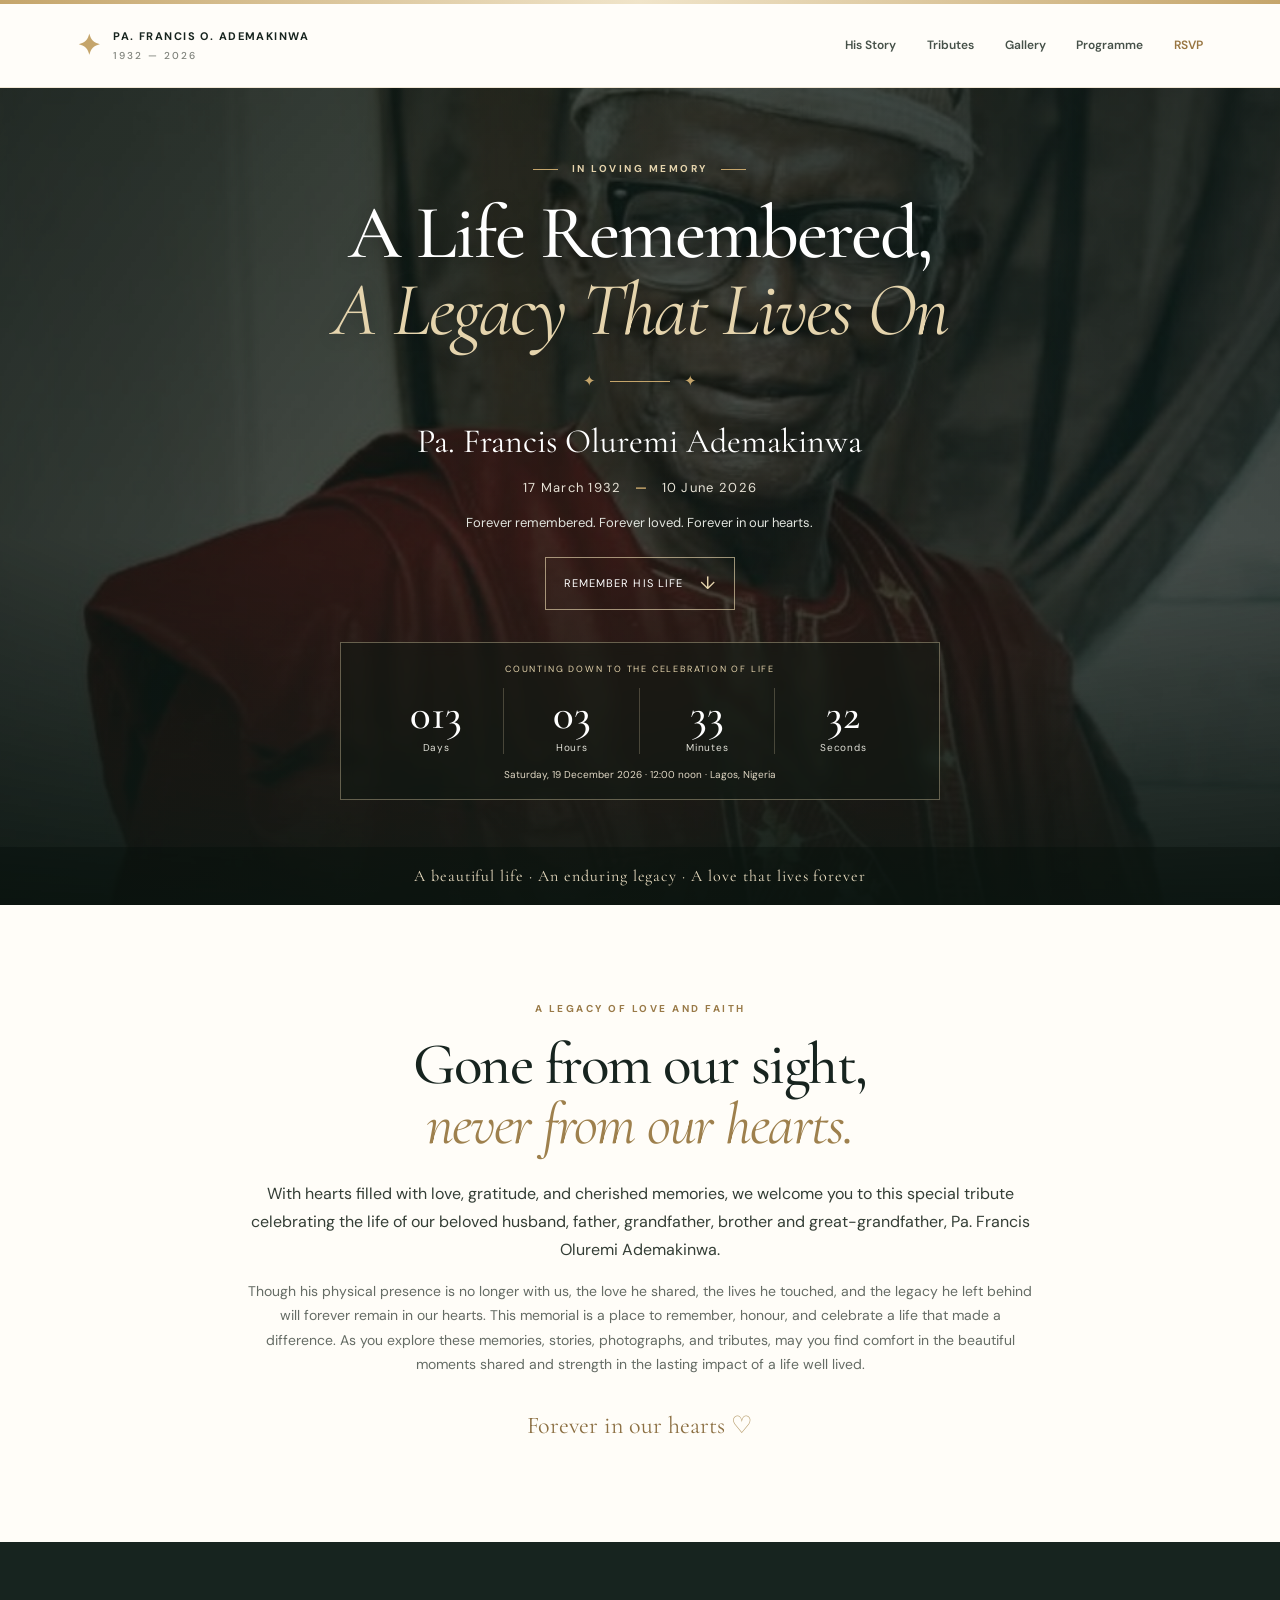
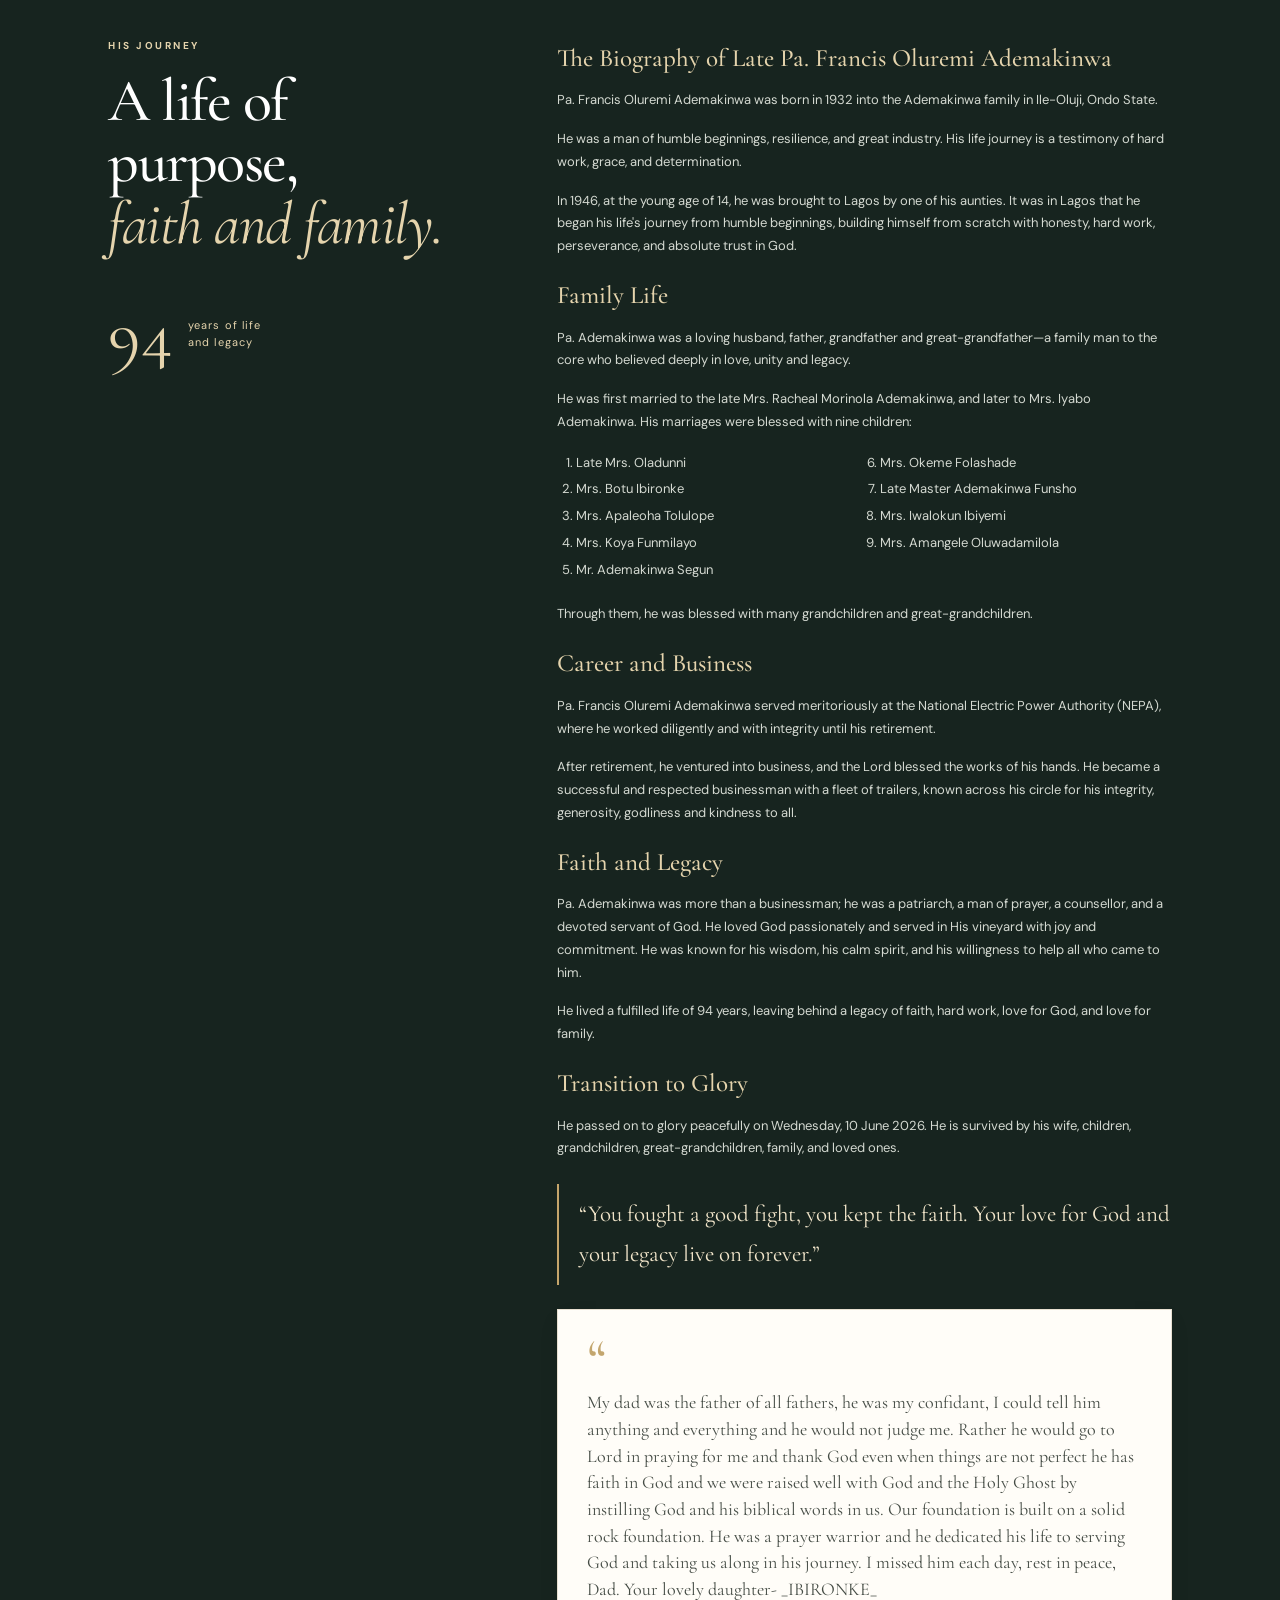
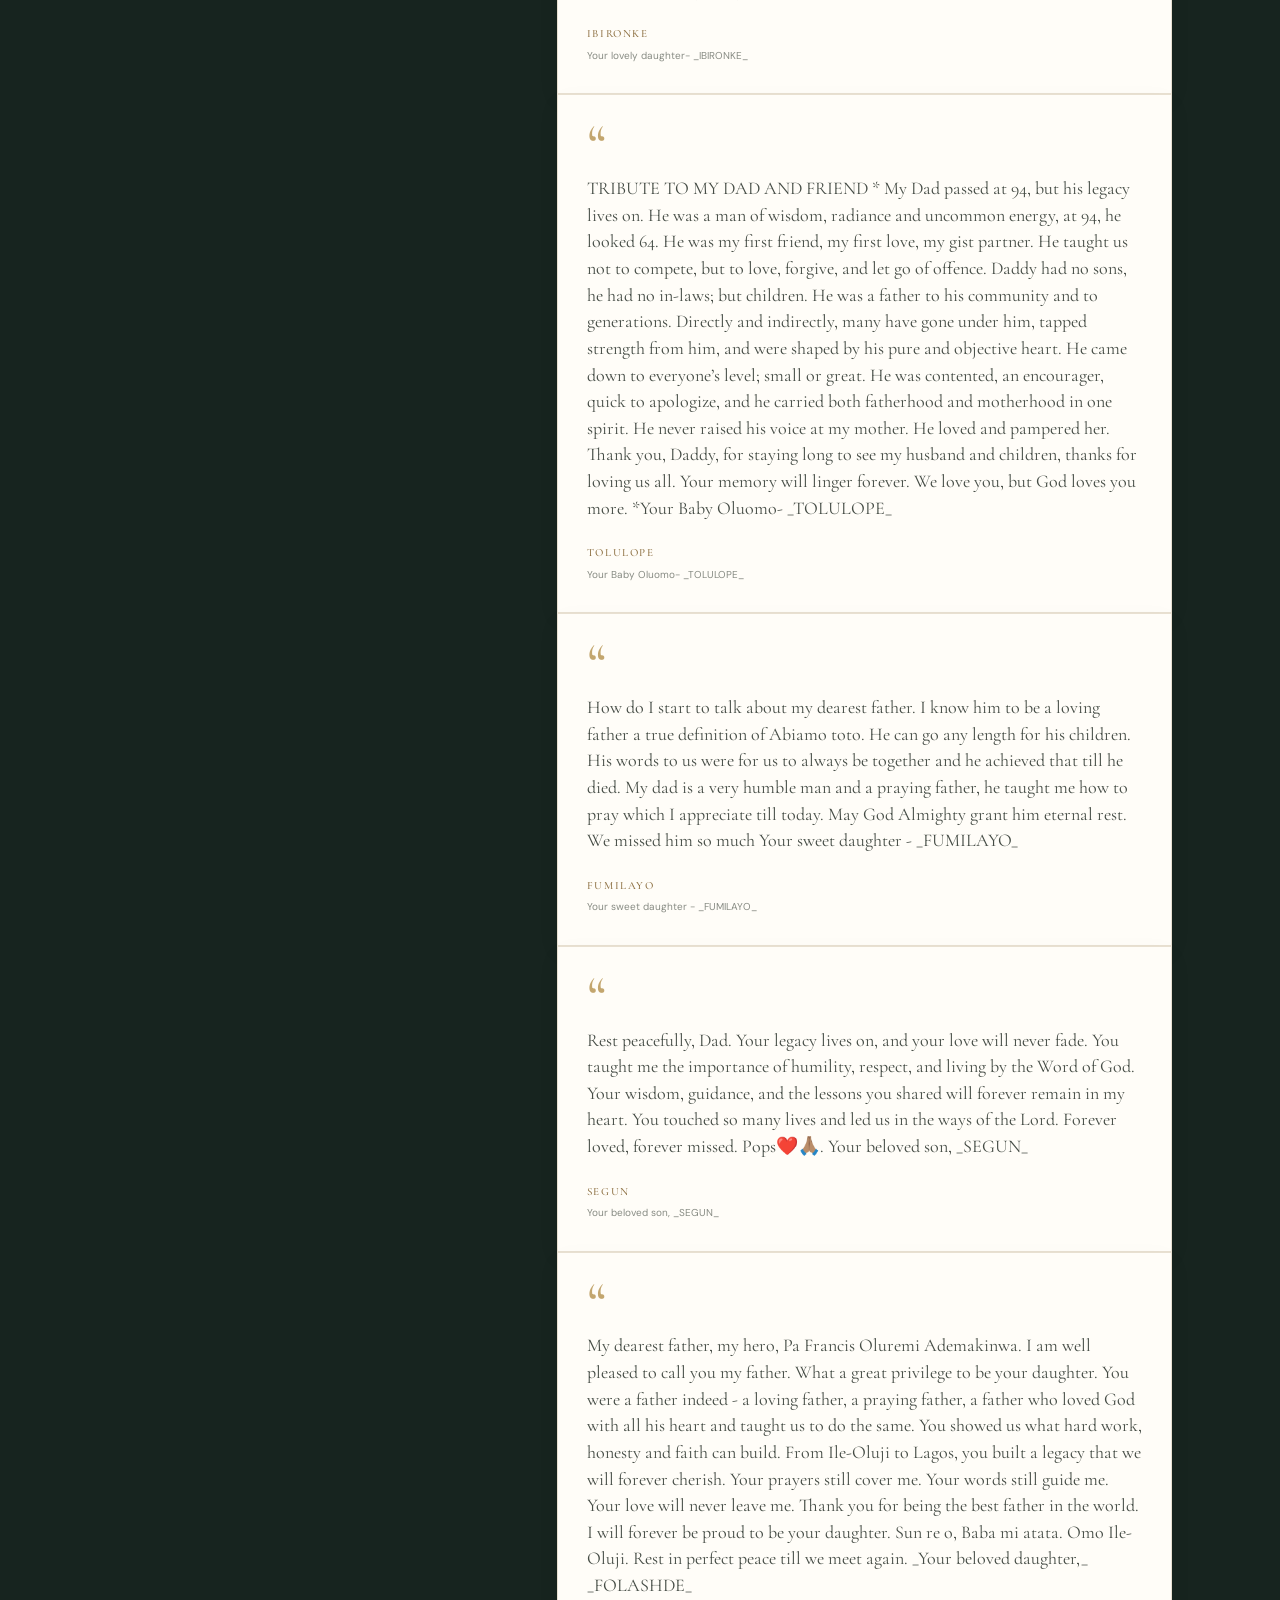
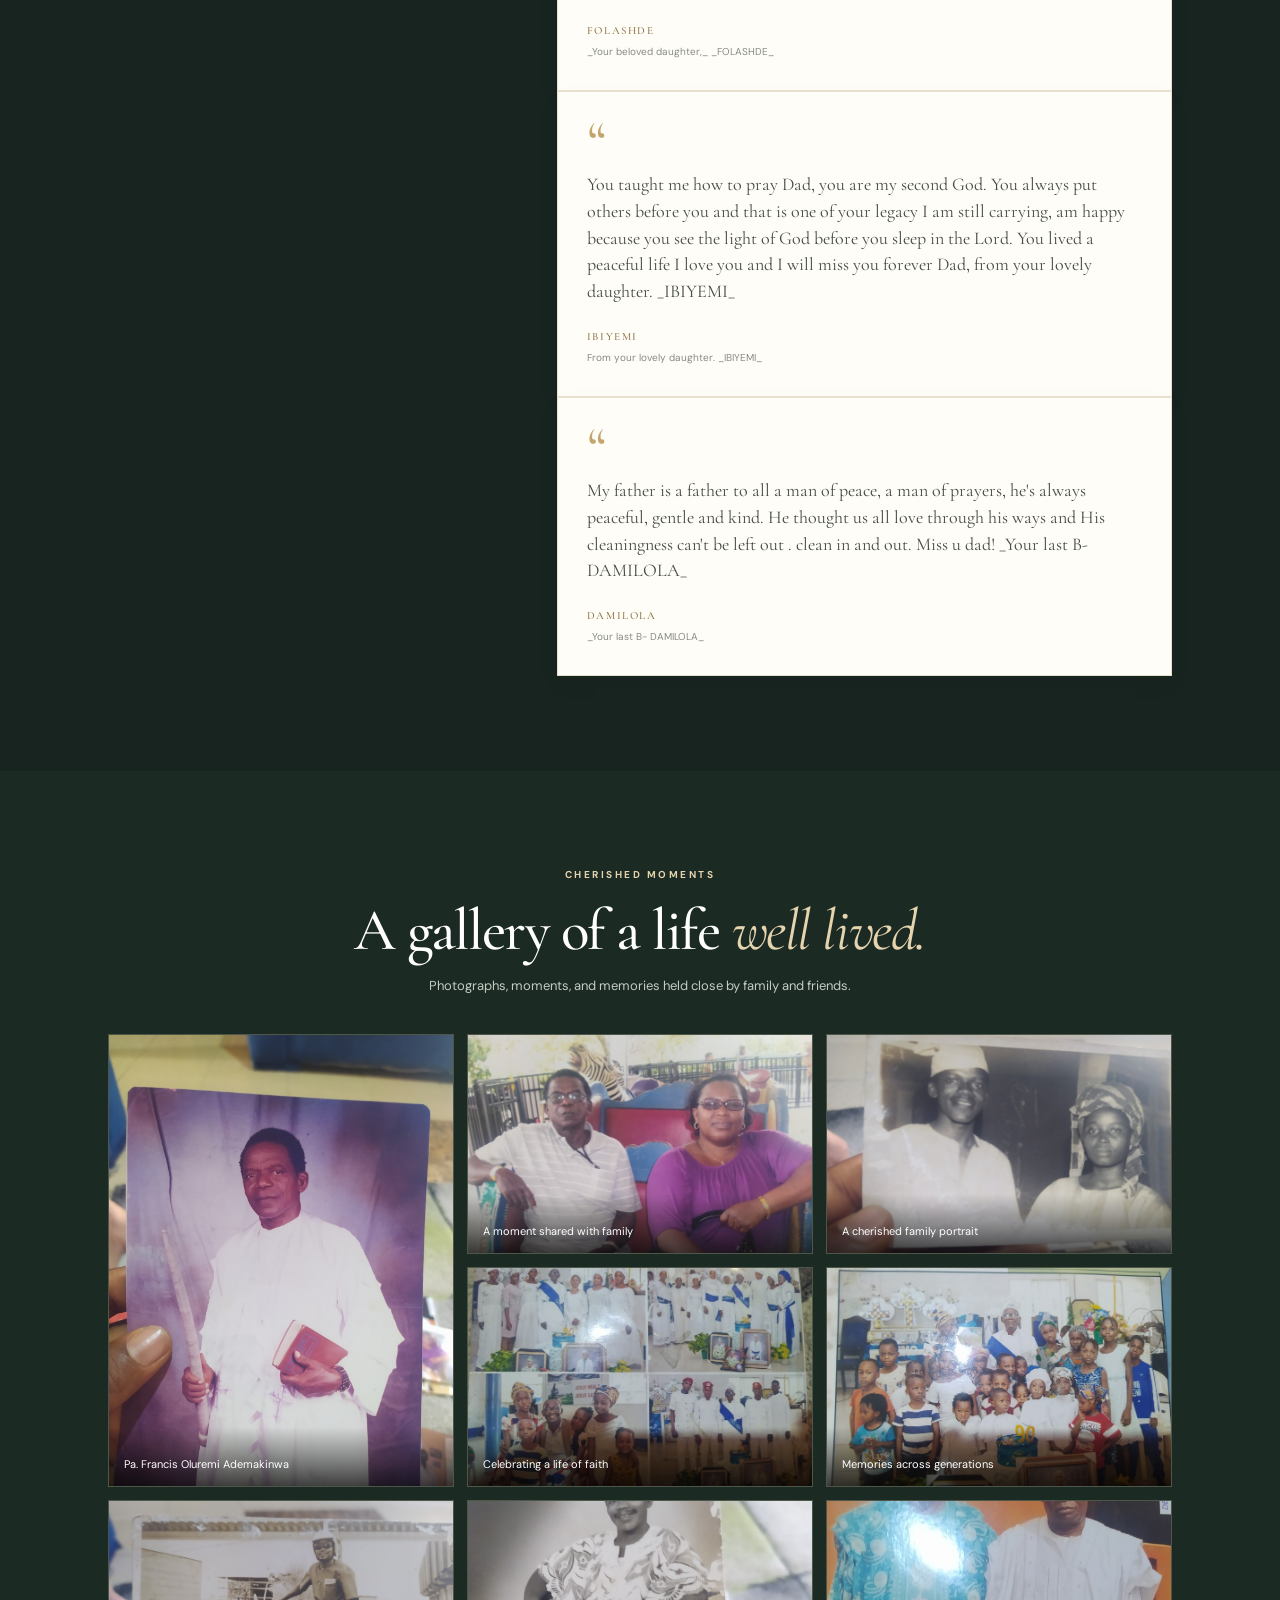
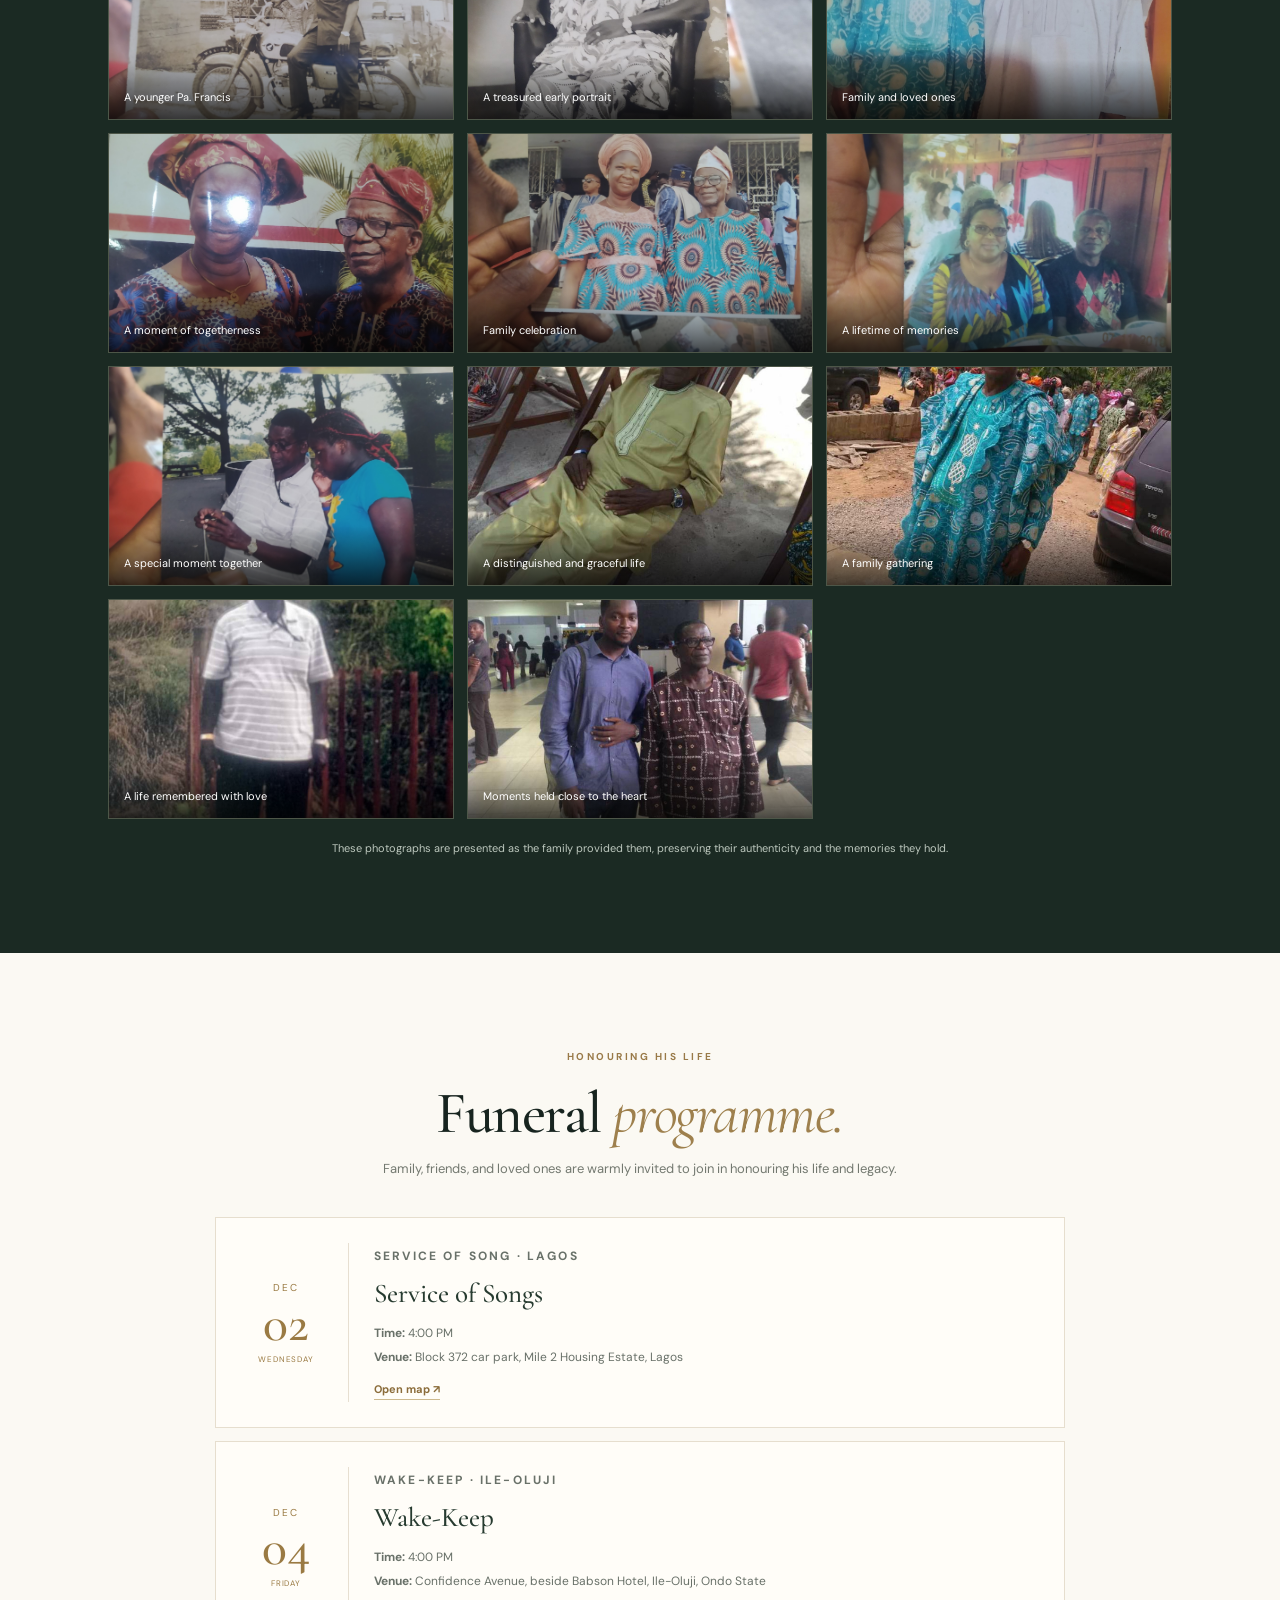
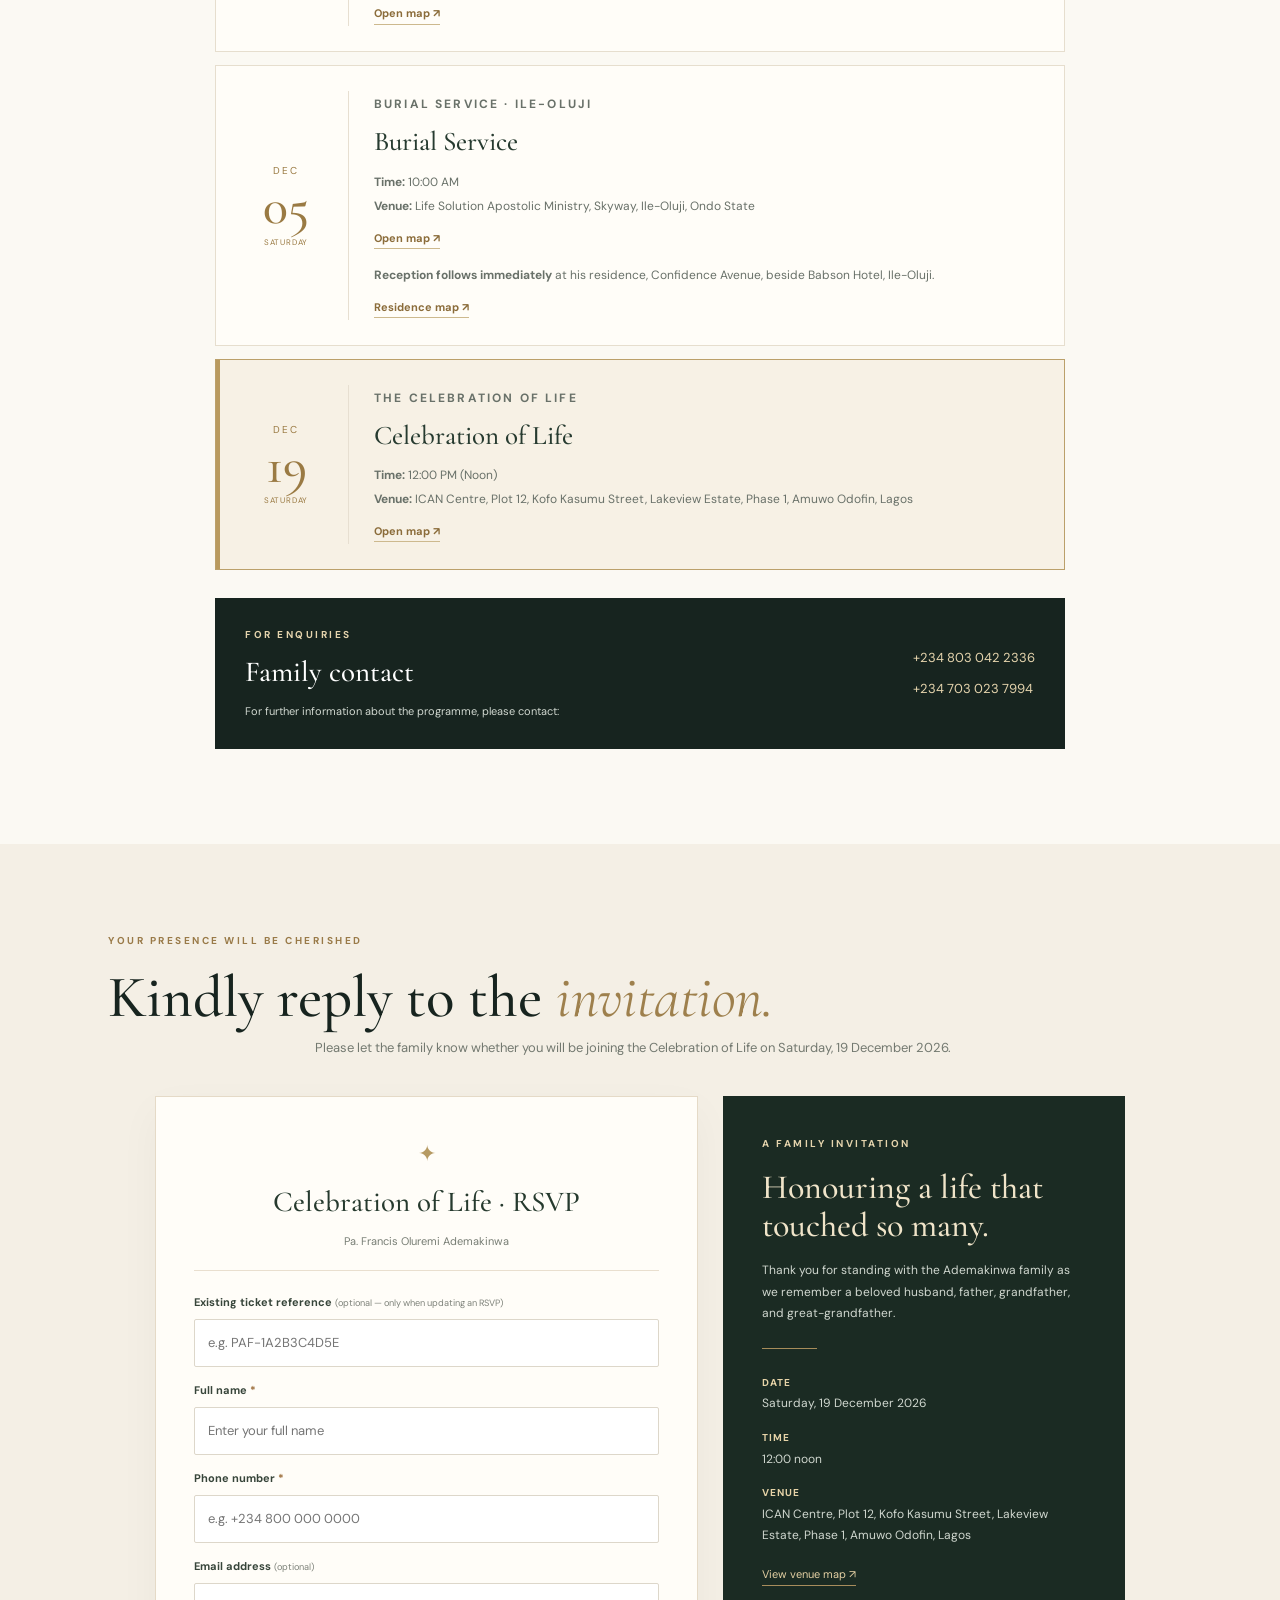
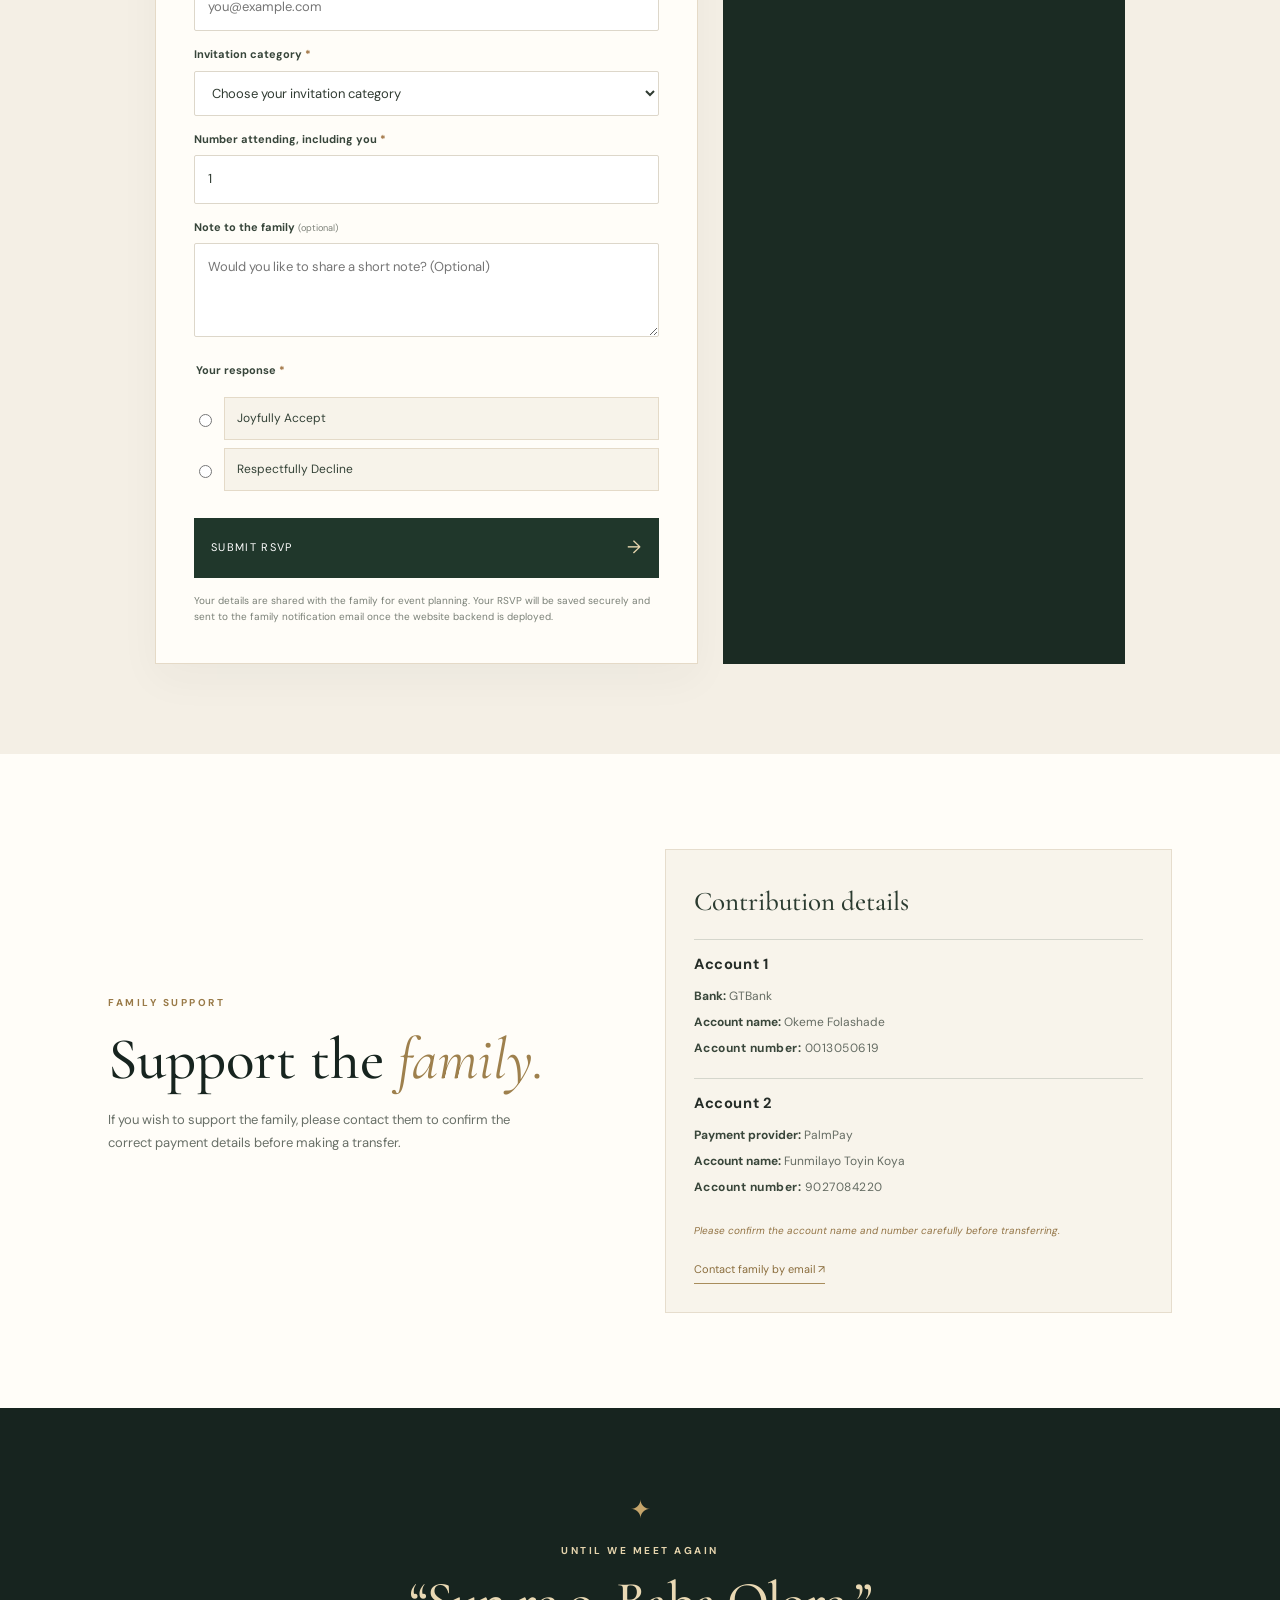
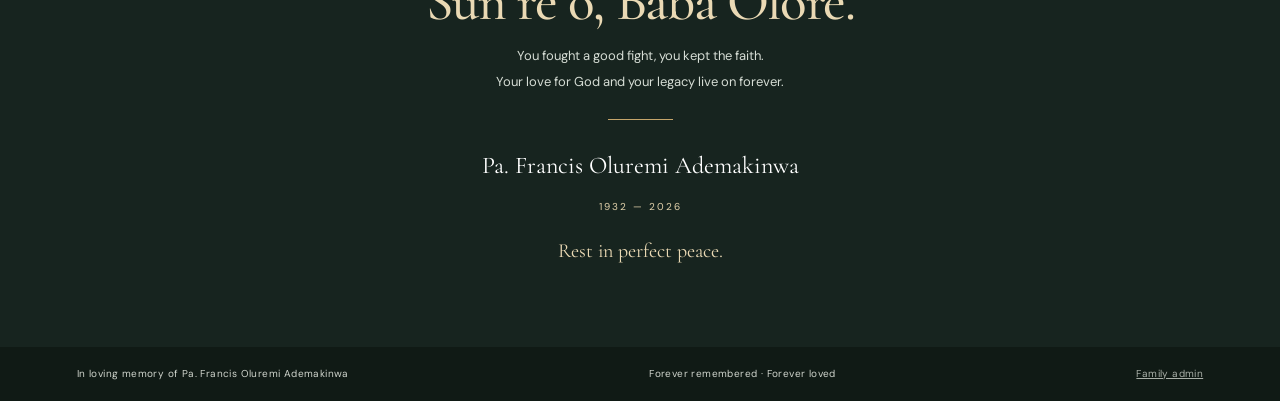
==== commit bb236d15: "Correct marriage name and add tributes section" ====
--- a/index.html
+++ b/index.html
@@ -72,7 +72,7 @@
           <p>In 1946, at the young age of 14, he was brought to Lagos by one of his aunties. It was in Lagos that he began his life's journey from humble beginnings, building himself from scratch with honesty, hard work, perseverance, and absolute trust in God.</p>
           <h3>Family Life</h3>
           <p>Pa. Ademakinwa was a loving husband, father, grandfather and great-grandfather—a family man to the core who believed deeply in love, unity and legacy.</p>
-          <p>He was first married to the late Mrs. Racheal Omorinsola Ademakinwa, and later to Mrs. Iyabo Ademakinwa. His marriages were blessed with nine children:</p>
+          <p>He was first married to the late Mrs. Racheal Morinola Ademakinwa, and later to Mrs. Iyabo Ademakinwa. His marriages were blessed with nine children:</p>
           <ol class="children-list">
             <li>Late Mrs. Oladunni</li><li>Mrs. Botu Ibironke</li><li>Mrs. Apaleoha Tolulope</li>
             <li>Mrs. Koya Funmilayo</li><li>Mr. Ademakinwa Segun</li><li>Mrs. Okeme Folashade</li>
@@ -88,24 +88,82 @@
           <h3>Transition to Glory</h3>
           <p>He passed on to glory peacefully on Wednesday, 10 June 2026. He is survived by his wife, children, grandchildren, great-grandchildren, family, and loved ones.</p>
           <blockquote>“You fought a good fight, you kept the faith. Your love for God and your legacy live on forever.”</blockquote>
-          <p class="yoruba">Sun re o, Baba Olore. Omo Ile-Oluji, Ondo State.</p>
-        </article>
-      </div>
-    </section>
-
-    <section class="tributes-section" id="tributes">
-      <div class="section-wrap">
-        <p class="eyebrow dark">WORDS FROM THE HEART</p>
-        <h2>Forever in our <em>memories.</em></h2>
-        <p class="section-subtitle">Words of love, gratitude, and remembrance shared by his children.</p>
-        <div class="tribute-grid">
-          <article class="tribute-card"><span class="quote-mark">“</span><p>My dad was the father of all father, he was my confidant, I could tell him anything and everything and he would not judge me. Rather he would go to Lord in praying for me and thank God even when things are not perfect he has faith in God and we were raised well with God and the Holy Ghost by instilling God and his biblical words in us. Our foundation is built on a solid rock foundation. He was a prayer warrior and he dedicated his life to serving God and taking us alone in his journey. I missed him each day, rest in peace, Dad.</p><h3>Ibironke</h3><small>His daughter</small></article>
-          <article class="tribute-card"><span class="quote-mark">“</span><p>My Dad passed at 94, but his legacy lives on. He was a man of wisdom, radiance and uncommon energy, at 94, he looked 64. He was my first friend, my first love, my gist partner. He taught us not to compete, but to love, forgive, and let go of offence. Daddy had no in-laws; but sons. He was a father to his community and to generations. Directly and indirectly, many have gone under him, tapped strength from him, and were shaped by his pure and objective heart. He came down to everyone’s level; small or great. He was contented, an encourager, quick to apologize, and he carried both fatherhood and motherhood in one spirit. He never raised his voice at my mother. He loved and pampered her. Thank you, Daddy, for staying long to see my husband and children, thanks for loving us all. Your memory will linger forever. We love you, but God loves you more.</p><h3>Tolulope</h3><small>His beloved daughter</small></article>
-          <article class="tribute-card"><span class="quote-mark">“</span><p>How do I start to talk about my dearest father. I know him to be a loving father a true definition of Abiamo toto. He can go any length for his children. His words to us were for us to always be together and he achieved that till he died. My dad is a very humble man and a praying father, he taught me how to pray which I appreciate till today. May God Almighty grant him eternal rest. We missed him so much.</p><h3>Funmilayo</h3><small>His daughter</small></article>
-          <article class="tribute-card"><span class="quote-mark">“</span><p>Rest peacefully, Dad. Your legacy lives on, and your love will never fade. You taught me the importance of humility, respect, and living by the Word of God. Your wisdom, guidance, and the lessons you shared will forever remain in my heart. You touched so many lives and led us in the ways of the Lord. Forever loved, forever missed. Pops.</p><h3>Segun</h3><small>His beloved son</small></article>
-          <article class="tribute-card"><span class="quote-mark">“</span><p>My dearest father, my hero, Pa Francis Oluremi Ademakinwa. I am well pleased to call you my father. What a great privilege to be your daughter. You were a father indeed - a loving father, a praying father, a father who loved God with all his heart and taught us to do the same. You showed us what hard work, honesty and faith can build. From Ile-Oluji to Lagos, you built a legacy that we will forever cherish. Your prayers still cover me. Your words still guide me. Your love will never leave me. Thank you for being the best father in the world. I will forever be proud to be your daughter. Sun re o, Baba mi atata. Omo Ile-Oluji. Rest in perfect peace till we meet again.</p><h3>Folashade</h3><small>His beloved daughter</small></article>
-          <article class="tribute-card"><span class="quote-mark">“</span><p>You taught me how to pray Dad, you are my second God. You always put others before you and that is one of your legacy I am still carrying, am happy because you see the light of God before you sleep in the Lord. You lived a peaceful life I love you and I will miss you forever Dad, from your lovely daughter.</p><h3>Ibiyemi Oluwakemi Ademakinwa</h3><small>His daughter</small></article>
-          <article class="tribute-card"><span class="quote-mark">“</span><p>My father is a father to all a man of peace, a man of prayers, he's always peaceful, gentle and kind. He thought us all love through his ways and His cleaningness can't be left out. clean in and out. Miss u dad!</p><h3>Damilola</h3><small>His last-born</small></article>
+<article class="tribute-card">
+  <span class="quote-mark">“</span>
+  <p>My dad was the father of all fathers, he was my confidant, I could tell him anything and everything and he would not judge me. Rather he would go to Lord in praying for me and thank God even when things are not perfect he has faith in God and we were raised well with God and the Holy Ghost by instilling God and his biblical words in us. Our foundation is  built on a solid rock foundation. He was a prayer warrior and he dedicated his life to serving God and taking us along in his journey. I missed him each day, rest in peace, Dad.
+Your lovely daughter- _IBIRONKE_</p>
+  <h3>IBIRONKE</h3>
+  <small>Your lovely daughter- _IBIRONKE_</small>
+</article>
+
+<article class="tribute-card">
+  <span class="quote-mark">“</span>
+  <p>TRIBUTE TO MY DAD AND FRIEND *
+My Dad passed at 94, but his legacy lives on. He was a man of wisdom, radiance and uncommon energy, at 94, he looked 64.
+
+He was my first friend, my first love, my gist partner. He taught us not to compete, but to love, forgive, and let go of offence.
+
+Daddy had no sons, he had no in-laws; but children. He was a father to his community and to generations. Directly and indirectly, many have gone under him, tapped strength from him, and were shaped by his pure and objective heart. He came down to everyone’s level; small or great.
+
+He was contented, an encourager, quick to apologize, and he carried both fatherhood and motherhood in one spirit. He never raised his voice at my mother. He loved and pampered her.
+
+Thank you, Daddy, for staying long to see my husband and children, thanks for loving us all. Your memory will linger forever.
+
+We love you, but God loves you more.
+
+*Your Baby Oluomo- _TOLULOPE_</p>
+  <h3>TOLULOPE</h3>
+  <small>Your Baby Oluomo- _TOLULOPE_</small>
+</article>
+
+<article class="tribute-card">
+  <span class="quote-mark">“</span>
+  <p>How do I  start to talk about my dearest father.  I know him to be a loving father a true definition of Abiamo toto. He can  go any length for his children.  His words to us were for  us to always  be together and  he achieved that till  he died.  My dad is a very  humble man and a praying father,  he taught me how to pray  which I appreciate till today.  May God Almighty grant him eternal rest. We missed him  so much
+Your sweet daughter - _FUMILAYO_</p>
+  <h3>FUMILAYO</h3>
+  <small>Your sweet daughter - _FUMILAYO_</small>
+</article>
+
+<article class="tribute-card">
+  <span class="quote-mark">“</span>
+  <p>Rest peacefully, Dad. Your legacy lives on, and your love will never fade. You taught me the importance of humility, respect, and living by the Word of God. Your wisdom, guidance, and the lessons you shared will forever remain in my heart. You touched so many lives and led us in the ways of the Lord. Forever loved, forever missed. Pops❤️🙏🏽. Your beloved son,
+ _SEGUN_</p>
+  <h3>SEGUN</h3>
+  <small>Your beloved son, _SEGUN_</small>
+</article>
+
+<article class="tribute-card">
+  <span class="quote-mark">“</span>
+  <p>My dearest father, my hero, Pa Francis Oluremi Ademakinwa.
+I am well pleased to call you my father. What a great privilege to be your daughter.
+You were a father indeed - a loving father, a praying father, a father who loved God with all his heart and taught us to do the same. You showed us what hard work, honesty and faith can build. From Ile-Oluji to Lagos, you built a legacy that we will forever cherish.
+Your prayers still cover me. Your words still guide me. Your love will never leave me.
+Thank you for being the best father in the world. I will forever be proud to be your daughter.
+Sun re o, Baba mi atata. Omo Ile-Oluji.
+Rest in perfect peace till we meet again.
+_Your beloved daughter,_
+  _FOLASHDE_</p>
+  <h3>FOLASHDE</h3>
+  <small>_Your beloved daughter,_ _FOLASHDE_</small>
+</article>
+
+<article class="tribute-card">
+  <span class="quote-mark">“</span>
+  <p>You taught me how to pray Dad, you are my second God. You always put others before you and that is one of your legacy I am still carrying, am happy because you see the light of God before you sleep in the Lord. You lived a peaceful life I love you and I will miss you forever Dad, from your lovely daughter.
+_IBIYEMI_</p>
+  <h3>IBIYEMI</h3>
+  <small>From your lovely daughter. _IBIYEMI_</small>
+</article>
+
+<article class="tribute-card">
+  <span class="quote-mark">“</span>
+  <p>My father is a father to all a man of peace, a man of prayers, he's always peaceful, gentle and kind. He thought us all love through his ways and 
+His cleaningness can't be left out . clean in and out. Miss u dad!
+_Your last B- DAMILOLA_</p>
+  <h3>DAMILOLA</h3>
+  <small>_Your last B- DAMILOLA_</small>
+</article>
+
         </div>
       </div>
     </section>
